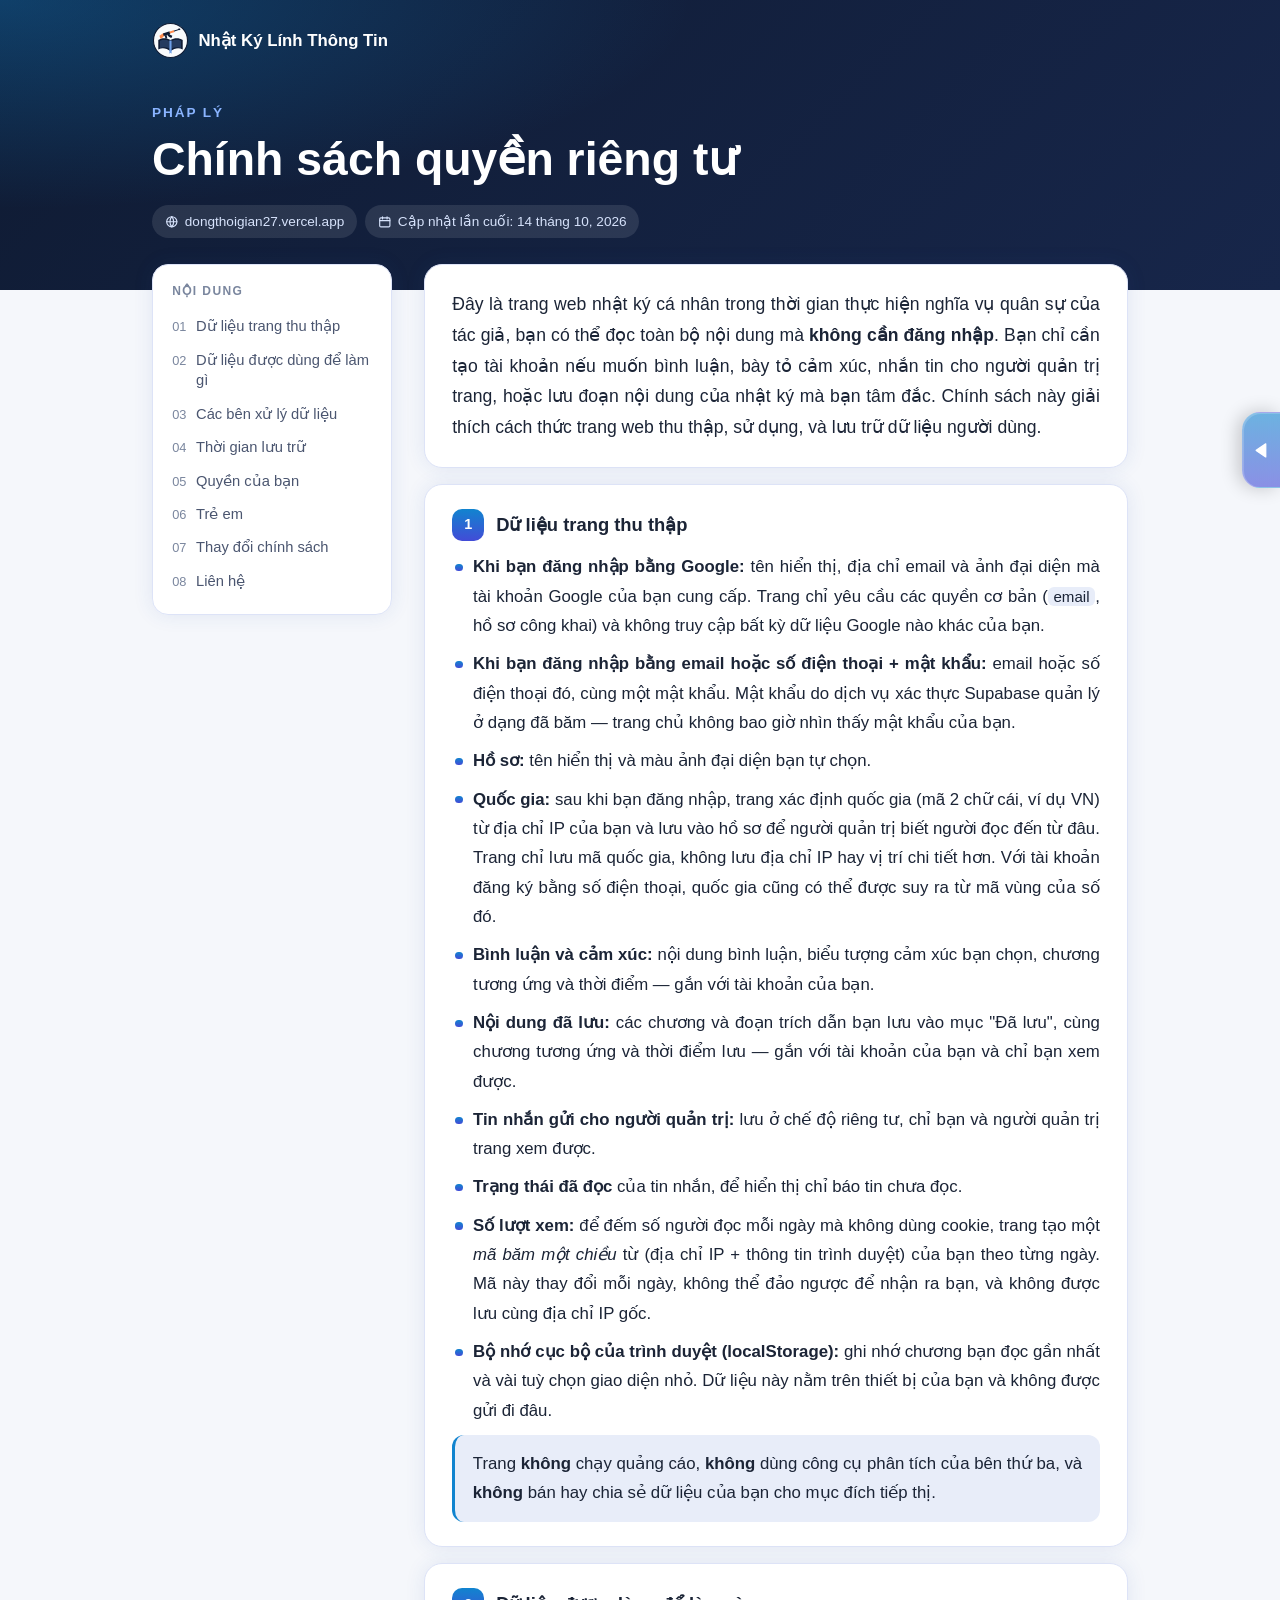
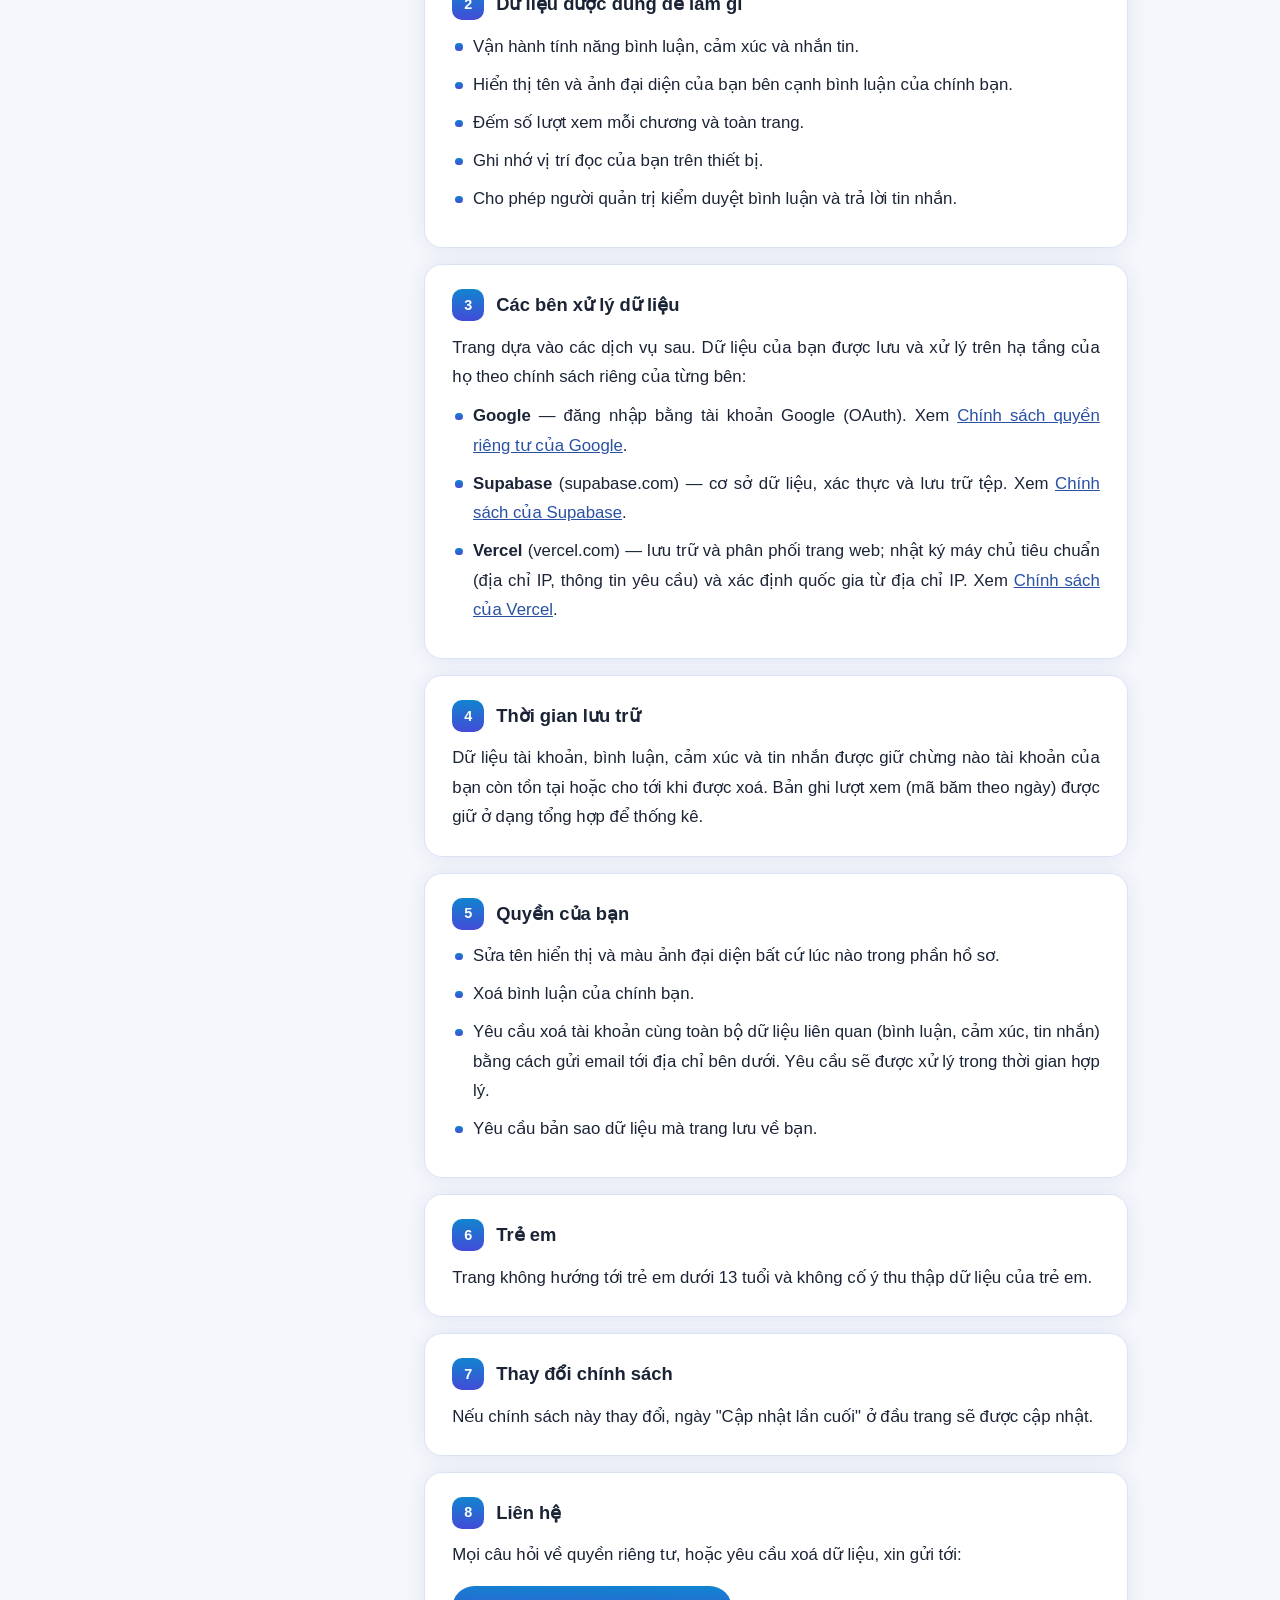
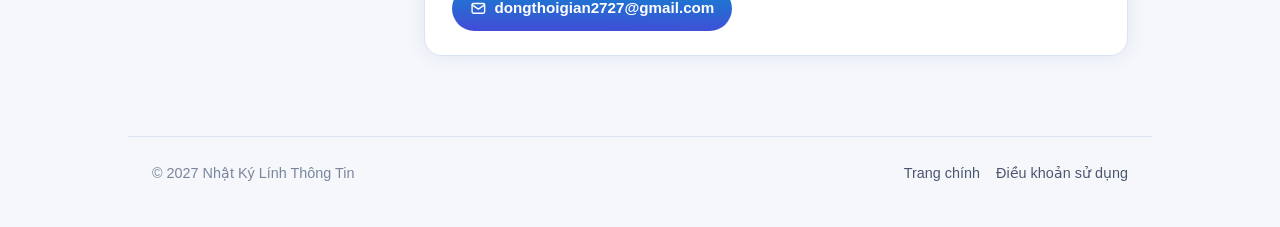
==== privacy.html @ aec076bd "Legal pages: drop mentions of chat file attachments Co-Authored-By: Claude Opus 5.5 <noreply@anthrop" ====
<!DOCTYPE html>
<html lang="vi">
<head>
  <meta charset="UTF-8" />
  <meta name="viewport" content="width=device-width, initial-scale=1" />
  <title>Chính sách quyền riêng tư — Nhật Ký Lính Thông Tin</title>
  <link rel="icon" type="image/svg+xml" href="assets/logo_v2.svg" />
  <link rel="alternate icon" type="image/png" href="assets/favicon-32.png" />
  <link rel="stylesheet" href="legal.css" />
</head>
<body>
  <header class="hero">
    <div class="hero-inner">
      <div class="topbar">
        <a class="brand" href="/"><img src="assets/logo_v2.svg" alt="" />Nhật Ký Lính Thông Tin</a>
      </div>
      <p class="kicker">Pháp lý</p>
      <h1>Chính sách quyền riêng tư</h1>
      <div class="chips">
        <span class="chip"><svg viewBox="0 0 24 24" fill="none" stroke="currentColor" stroke-width="2" stroke-linecap="round" stroke-linejoin="round" aria-hidden="true"><circle cx="12" cy="12" r="9"/><path d="M3 12h18M12 3a14 14 0 0 1 0 18M12 3a14 14 0 0 0 0 18"/></svg>dongthoigian27.vercel.app</span>
        <span class="chip"><svg viewBox="0 0 24 24" fill="none" stroke="currentColor" stroke-width="2" stroke-linecap="round" stroke-linejoin="round" aria-hidden="true"><rect x="3" y="5" width="18" height="16" rx="2"/><path d="M16 3v4M8 3v4M3 10h18"/></svg>Cập nhật lần cuối: 14 tháng 10, 2026</span>
      </div>
    </div>
  </header>

  <div class="layout">
    <nav class="toc" aria-label="Mục lục">
      <p class="toc-title">Nội dung</p>
      <ol>
        <li><a href="#du-lieu"><span>01</span>Dữ liệu trang thu thập</a></li>
        <li><a href="#muc-dich"><span>02</span>Dữ liệu được dùng để làm gì</a></li>
        <li><a href="#ben-xu-ly"><span>03</span>Các bên xử lý dữ liệu</a></li>
        <li><a href="#luu-tru"><span>04</span>Thời gian lưu trữ</a></li>
        <li><a href="#quyen"><span>05</span>Quyền của bạn</a></li>
        <li><a href="#tre-em"><span>06</span>Trẻ em</a></li>
        <li><a href="#thay-doi"><span>07</span>Thay đổi chính sách</a></li>
        <li><a href="#lien-he"><span>08</span>Liên hệ</a></li>
      </ol>
    </nav>

    <main>
      <div class="intro">
        <p>
          Đây là trang web nhật ký cá nhân trong thời gian thực hiện nghĩa vụ quân sự
          của tác giả, bạn có thể đọc toàn bộ nội dung mà <strong>không cần đăng nhập</strong>. Bạn chỉ cần tạo tài khoản nếu muốn
          bình luận, bày tỏ cảm xúc, nhắn tin cho người quản trị trang, hoặc lưu đoạn
          nội dung của nhật ký mà bạn tâm đắc. Chính sách này giải thích cách thức
          trang web thu thập, sử dụng, và lưu trữ dữ liệu người dùng.
        </p>
      </div>

      <section class="section" id="du-lieu">
        <h2><span class="num">1</span>Dữ liệu trang thu thập</h2>
        <ul class="list">
          <li>
            <strong>Khi bạn đăng nhập bằng Google:</strong> tên hiển thị, địa chỉ
            email và ảnh đại diện mà tài khoản Google của bạn cung cấp. Trang chỉ yêu
            cầu các quyền cơ bản (<code>email</code>, hồ sơ công khai) và không truy
            cập bất kỳ dữ liệu Google nào khác của bạn.
          </li>
          <li>
            <strong>Khi bạn đăng nhập bằng email hoặc số điện thoại + mật khẩu:</strong>
            email hoặc số điện thoại đó, cùng một mật khẩu. Mật khẩu do dịch vụ xác
            thực Supabase quản lý ở dạng đã băm — trang chủ không bao giờ nhìn thấy
            mật khẩu của bạn.
          </li>
          <li>
            <strong>Hồ sơ:</strong> tên hiển thị và màu ảnh đại diện bạn tự chọn.
          </li>
          <li>
            <strong>Quốc gia:</strong> sau khi bạn đăng nhập, trang xác định quốc gia
            (mã 2 chữ cái, ví dụ VN) từ địa chỉ IP của bạn và lưu vào hồ sơ để người
            quản trị biết người đọc đến từ đâu. Trang chỉ lưu mã quốc gia, không lưu
            địa chỉ IP hay vị trí chi tiết hơn. Với tài khoản đăng ký bằng số điện
            thoại, quốc gia cũng có thể được suy ra từ mã vùng của số đó.
          </li>
          <li>
            <strong>Bình luận và cảm xúc:</strong> nội dung bình luận, biểu tượng cảm
            xúc bạn chọn, chương tương ứng và thời điểm — gắn với tài khoản của bạn.
          </li>
          <li>
            <strong>Nội dung đã lưu:</strong> các chương và đoạn trích dẫn bạn lưu vào
            mục "Đã lưu", cùng chương tương ứng và thời điểm lưu — gắn với tài khoản
            của bạn và chỉ bạn xem được.
          </li>
          <li>
            <strong>Tin nhắn gửi cho người quản trị:</strong> lưu
            ở chế độ riêng tư, chỉ bạn và người quản trị trang xem được.
          </li>
          <li>
            <strong>Trạng thái đã đọc</strong> của tin nhắn, để hiển thị chỉ báo tin
            chưa đọc.
          </li>
          <li>
            <strong>Số lượt xem:</strong> để đếm số người đọc mỗi ngày mà không dùng
            cookie, trang tạo một <em>mã băm một chiều</em> từ (địa chỉ IP + thông tin
            trình duyệt) của bạn theo từng ngày. Mã này thay đổi mỗi ngày, không thể
            đảo ngược để nhận ra bạn, và không được lưu cùng địa chỉ IP gốc.
          </li>
          <li>
            <strong>Bộ nhớ cục bộ của trình duyệt (localStorage):</strong> ghi nhớ
            chương bạn đọc gần nhất và vài tuỳ chọn giao diện nhỏ. Dữ liệu này nằm
            trên thiết bị của bạn và không được gửi đi đâu.
          </li>
        </ul>
        <p class="callout">Trang <strong>không</strong> chạy quảng cáo, <strong>không</strong> dùng
          công cụ phân tích của bên thứ ba, và <strong>không</strong> bán hay chia sẻ
          dữ liệu của bạn cho mục đích tiếp thị.</p>
      </section>

      <section class="section" id="muc-dich">
        <h2><span class="num">2</span>Dữ liệu được dùng để làm gì</h2>
        <ul class="list">
          <li>Vận hành tính năng bình luận, cảm xúc và nhắn tin.</li>
          <li>Hiển thị tên và ảnh đại diện của bạn bên cạnh bình luận của chính bạn.</li>
          <li>Đếm số lượt xem mỗi chương và toàn trang.</li>
          <li>Ghi nhớ vị trí đọc của bạn trên thiết bị.</li>
          <li>Cho phép người quản trị kiểm duyệt bình luận và trả lời tin nhắn.</li>
        </ul>
      </section>

      <section class="section" id="ben-xu-ly">
        <h2><span class="num">3</span>Các bên xử lý dữ liệu</h2>
        <p>Trang dựa vào các dịch vụ sau. Dữ liệu của bạn được lưu và xử lý trên hạ
          tầng của họ theo chính sách riêng của từng bên:</p>
        <ul class="list">
          <li>
            <strong>Google</strong> — đăng nhập bằng tài khoản Google (OAuth). Xem
            <a href="https://policies.google.com/privacy" target="_blank" rel="noopener">Chính sách quyền riêng tư của Google</a>.
          </li>
          <li>
            <strong>Supabase</strong> (supabase.com) — cơ sở dữ liệu, xác thực và lưu
            trữ tệp. Xem
            <a href="https://supabase.com/privacy" target="_blank" rel="noopener">Chính sách của Supabase</a>.
          </li>
          <li>
            <strong>Vercel</strong> (vercel.com) — lưu trữ và phân phối trang web;
            nhật ký máy chủ tiêu chuẩn (địa chỉ IP, thông tin yêu cầu) và xác định
            quốc gia từ địa chỉ IP. Xem
            <a href="https://vercel.com/legal/privacy-policy" target="_blank" rel="noopener">Chính sách của Vercel</a>.
          </li>
        </ul>
      </section>

      <section class="section" id="luu-tru">
        <h2><span class="num">4</span>Thời gian lưu trữ</h2>
        <p>
          Dữ liệu tài khoản, bình luận, cảm xúc và tin nhắn được giữ chừng nào tài
          khoản của bạn còn tồn tại hoặc cho tới khi được xoá. Bản ghi lượt xem (mã
          băm theo ngày) được giữ ở dạng tổng hợp để thống kê.
        </p>
      </section>

      <section class="section" id="quyen">
        <h2><span class="num">5</span>Quyền của bạn</h2>
        <ul class="list">
          <li>Sửa tên hiển thị và màu ảnh đại diện bất cứ lúc nào trong phần hồ sơ.</li>
          <li>Xoá bình luận của chính bạn.</li>
          <li>
            Yêu cầu xoá tài khoản cùng toàn bộ dữ liệu liên quan (bình luận, cảm xúc,
            tin nhắn) bằng cách gửi email tới địa chỉ bên dưới. Yêu cầu sẽ được xử lý
            trong thời gian hợp lý.
          </li>
          <li>Yêu cầu bản sao dữ liệu mà trang lưu về bạn.</li>
        </ul>
      </section>

      <section class="section" id="tre-em">
        <h2><span class="num">6</span>Trẻ em</h2>
        <p>Trang không hướng tới trẻ em dưới 13 tuổi và không cố ý thu thập dữ liệu
          của trẻ em.</p>
      </section>

      <section class="section" id="thay-doi">
        <h2><span class="num">7</span>Thay đổi chính sách</h2>
        <p>Nếu chính sách này thay đổi, ngày "Cập nhật lần cuối" ở đầu trang sẽ được
          cập nhật.</p>
      </section>

      <section class="section" id="lien-he">
        <h2><span class="num">8</span>Liên hệ</h2>
        <p>Mọi câu hỏi về quyền riêng tư, hoặc yêu cầu xoá dữ liệu, xin gửi tới:</p>
        <a class="contact-btn" href="mailto:dongthoigian2727@gmail.com"><svg viewBox="0 0 24 24" fill="none" stroke="currentColor" stroke-width="2" stroke-linecap="round" stroke-linejoin="round" aria-hidden="true"><rect x="3" y="5" width="18" height="14" rx="2"/><path d="M3 7l9 6 9-6"/></svg>dongthoigian2727@gmail.com</a>
      </section>
    </main>
  </div>

  <a class="back-tab" href="/?menu" aria-label="Mở mục lục"><svg viewBox="0 0 24 24" fill="currentColor" stroke="currentColor" stroke-width="1.5" stroke-linejoin="round" aria-hidden="true"><path d="M17 4.5v15L6 12z"/></svg><span>Mục lục</span></a>

  <footer>
    <span>&copy; 2027 Nhật Ký Lính Thông Tin</span>
    <nav>
      <a href="/">Trang chính</a>
      <a href="/terms.html">Điều khoản sử dụng</a>
    </nav>
  </footer>
</body>
</html>
---- legal.css ----
/* Shared styles for the legal pages (terms.html, privacy.html). One font
   throughout: the system sans (Segoe UI on Windows), same as the site UI. */
:root {
  --paper: #f5f7fb;
  --card: #ffffff;
  --ink: #1b2436;
  --ink-soft: #4b5670;
  --ink-faint: #7a869e;
  --accent: #2951a3;
  --border: #dce3f0;
  --note-border: #dde3f7;
  --soft: #e8edf9;
  --shadow: 0 0 20px rgba(41, 81, 163, .10);
  --grad: linear-gradient(1deg, #434BD7, #1184CF 99%);
  --font-ui: -apple-system, BlinkMacSystemFont, 'Segoe UI', Roboto, 'Helvetica Neue', Arial, sans-serif;
}
@media (prefers-color-scheme: dark) {
  :root:not([data-theme="light"]) {
    --paper: #0b1220; --card: #101a2c; --ink: #e4e9f5; --ink-soft: #a3aecb;
    --ink-faint: #7482a3; --accent: #8ab4ff; --border: #223151; --note-border: #223151;
    --soft: #16223c; --shadow: 0 8px 28px rgba(0, 0, 0, .35);
  }
}
* { box-sizing: border-box; }
html { scroll-behavior: smooth; }
@media (prefers-reduced-motion: reduce) { html { scroll-behavior: auto; } }
body {
  margin: 0;
  background: var(--paper);
  color: var(--ink);
  font-family: var(--font-ui);
  font-size: 1.05rem;
  line-height: 1.75;
}
a { color: var(--accent); }

/* ---- hero ---- */
.hero {
  background:
    radial-gradient(90% 120% at 0% 0%, rgba(17, 132, 207, .35), transparent 60%),
    linear-gradient(135deg, #0f1b33, #17264a);
  color: #fff;
  font-family: var(--font-ui);
}
.hero-inner { max-width: 64rem; margin: 0 auto; padding: 1.4rem 1.5rem 3.2rem; }
.topbar { display: flex; align-items: center; justify-content: space-between; gap: 1rem; }
.brand { display: flex; align-items: center; gap: .6rem; color: #fff; text-decoration: none; font-weight: 600; }
.brand img { width: 2.3rem; height: 2.3rem; border-radius: 50%; }
.kicker { margin: 2.6rem 0 .5rem; font-size: .85rem; letter-spacing: .14em; text-transform: uppercase; color: #8ab4ff; font-weight: 600; }
h1 { font-family: var(--font-ui); font-size: clamp(2rem, 4.5vw, 2.9rem); line-height: 1.15; margin: 0; font-weight: 600; }
.chips { display: flex; flex-wrap: wrap; gap: .5rem; margin-top: 1.2rem; }
.chip {
  display: inline-flex; align-items: center; gap: .4rem;
  padding: .3rem .8rem; border-radius: 999px;
  background: rgba(255, 255, 255, .10); color: #d6e2fb; font-size: .85rem;
}
.chip svg { width: 1em; height: 1em; }

/* ---- body: sticky contents + sections ---- */
.layout {
  max-width: 64rem; margin: -1.6rem auto 0; padding: 0 1.5rem 5rem;
  display: grid; grid-template-columns: 15rem minmax(0, 1fr); gap: 2rem; align-items: start;
}
.toc {
  position: sticky; top: 1.5rem;
  background: var(--card); border: 1px solid var(--note-border); border-radius: 16px;
  box-shadow: var(--shadow); padding: 1rem .6rem; font-family: var(--font-ui);
}
.toc-title { margin: 0 .6rem .5rem; font-size: .75rem; letter-spacing: .12em; text-transform: uppercase; color: var(--ink-faint); font-weight: 700; }
.toc ol { list-style: none; margin: 0; padding: 0; }
.toc a {
  display: flex; gap: .6rem; align-items: baseline;
  padding: .4rem .6rem; border-radius: 10px;
  color: var(--ink-soft); text-decoration: none; font-size: .92rem; line-height: 1.4;
}
.toc a span { color: var(--ink-faint); font-variant-numeric: tabular-nums; font-size: .8rem; }
.toc a:hover { background: var(--soft); color: var(--ink); }

main { display: flex; flex-direction: column; gap: 1rem; }
.intro, .section {
  background: var(--card); border: 1px solid var(--note-border); border-radius: 18px;
  box-shadow: var(--shadow); padding: 1.5rem 1.7rem;
}
.intro { font-size: 1.1rem; }
.intro p { margin: 0; }
.section { scroll-margin-top: 1.5rem; }
.section h2 {
  display: flex; align-items: center; gap: .75rem;
  font-family: var(--font-ui); font-size: 1.15rem; margin: 0 0 .7rem; color: var(--ink);
}
.num {
  flex: 0 0 auto; width: 2rem; height: 2rem; border-radius: 10px;
  display: inline-flex; align-items: center; justify-content: center;
  background: var(--grad); color: #fff; font-size: .9rem; font-weight: 700;
}
.section p { margin: .6rem 0; }
.section p:last-child { margin-bottom: 0; }
.rules { list-style: none; padding: 0; margin: .8rem 0; display: flex; flex-direction: column; gap: .5rem; }
.rules li {
  position: relative; margin: 0; padding: .6rem .9rem .6rem 2.4rem;
  background: var(--soft); border-radius: 12px;
}
.rules li::before {
  content: ''; position: absolute; left: .9rem; top: 1.15em;
  width: .7rem; height: 2px; border-radius: 2px; background: #e5484d;
  box-shadow: 0 0 0 0 transparent;
}
.contact-btn {
  display: inline-flex; align-items: center; gap: .5rem; margin-top: .4rem;
  padding: .6rem 1.1rem; border-radius: 999px;
  background: var(--grad); color: #fff; text-decoration: none;
  font-family: var(--font-ui); font-size: .95rem; font-weight: 600;
}
.contact-btn:hover { filter: brightness(1.08); }
.contact-btn svg { width: 1.1em; height: 1.1em; }

footer {
  max-width: 64rem; margin: 0 auto; padding: 1.5rem 1.5rem 2.5rem;
  border-top: 1px solid var(--border);
  display: flex; flex-wrap: wrap; justify-content: space-between; gap: .6rem;
  font-family: var(--font-ui); font-size: .9rem; color: var(--ink-faint);
}
footer nav { display: flex; gap: 1rem; }
footer a { color: var(--ink-soft); text-decoration: none; }
footer a:hover { color: var(--accent); text-decoration: underline; }
a:focus-visible { outline: 2px solid #8ab4ff; outline-offset: 2px; }

@media (max-width: 860px) {
  body { font-size: 1rem; }
  .hero-inner { padding: 1rem 1rem 2.6rem; }
  .kicker { margin-top: 2rem; }
  .layout { grid-template-columns: 1fr; gap: 1rem; padding: 0 1rem 3.5rem; }
  .toc { position: static; padding: .8rem .5rem; }
  .toc ol { display: grid; grid-template-columns: 1fr 1fr; }
  .intro, .section { padding: 1.2rem 1.15rem; border-radius: 16px; }
  .intro { font-size: 1.1rem; }
  footer { padding: 1.25rem 1rem 2rem; }
}
@media (max-width: 560px) {
  .brand { font-size: .95rem; white-space: nowrap; }
  .brand img { width: 2rem; height: 2rem; }
}

/* plain bulleted list inside a section (privacy page) */
.list { margin: .6rem 0; padding: 0; list-style: none; display: flex; flex-direction: column; gap: .55rem; }
.list li { position: relative; margin: 0; padding-left: 1.3rem; }
.list li::before {
  content: ''; position: absolute; left: .2rem; top: .7em;
  width: .45rem; height: .45rem; border-radius: 50%; background: var(--grad);
}
.callout {
  margin-top: .9rem; padding: .9rem 1.1rem; border-radius: 12px;
  background: var(--soft); border-left: 3px solid #1184CF;
}
code { font-family: inherit; font-size: .9em; padding: .05rem .35rem; border-radius: 6px; background: var(--soft); }

/* "Mục lục": a glass tab on the middle of the right edge (same look as the
   main site's back tab) that opens the site with the chapter list showing
   (/?menu — see app.js). It slides out to show its label on hover /
   keyboard focus, and slides in from the edge when the page loads. */
.back-tab {
  position: fixed;
  top: 50%;
  right: 0;
  z-index: 30;
  display: flex;
  align-items: center;
  gap: .4rem;
  max-width: 2.4rem;
  height: 4.75rem;
  padding: 0 .75rem 0 .55rem;
  overflow: hidden;
  white-space: nowrap;
  border: 1px solid rgba(255, 255, 255, .22);
  border-right: none;
  border-radius: 18px 0 0 18px;
  background: linear-gradient(180deg, rgba(17, 132, 207, .6), rgba(67, 75, 215, .6));
  -webkit-backdrop-filter: blur(8px);
          backdrop-filter: blur(8px);
  color: #fff;
  text-decoration: none;
  font-size: .9rem;
  font-weight: 600;
  box-shadow: -4px 0 18px rgba(0, 0, 0, .2), inset 1px 1px 0 rgba(255, 255, 255, .18);
  transform: translateY(-50%);
  transition: max-width .3s ease, background .2s ease;
  animation: back-tab-in .45s ease .2s both;
}
.back-tab svg { flex: 0 0 auto; width: 1.3rem; height: 1.3rem; transition: transform .2s ease; }
.back-tab span { opacity: 0; transition: opacity .2s ease; }
.back-tab:hover,
.back-tab:focus-visible {
  max-width: 12rem;
  background: linear-gradient(180deg, #1184CF, #434BD7);
}
.back-tab:hover span,
.back-tab:focus-visible span { opacity: 1; }
.back-tab:hover svg,
.back-tab:focus-visible svg { transform: translateX(-2px); }
@keyframes back-tab-in {
  from { transform: translate(100%, -50%); }
  to   { transform: translate(0, -50%); }
}
@media (prefers-reduced-motion: reduce) {
  .back-tab, .back-tab svg, .back-tab span { transition: none; animation: none; }
}

/* Body text justified (headings, contents list and buttons stay as they are). */
.intro p,
.section p,
.list li,
.rules li {
  text-align: justify;
  text-justify: inter-word;
}
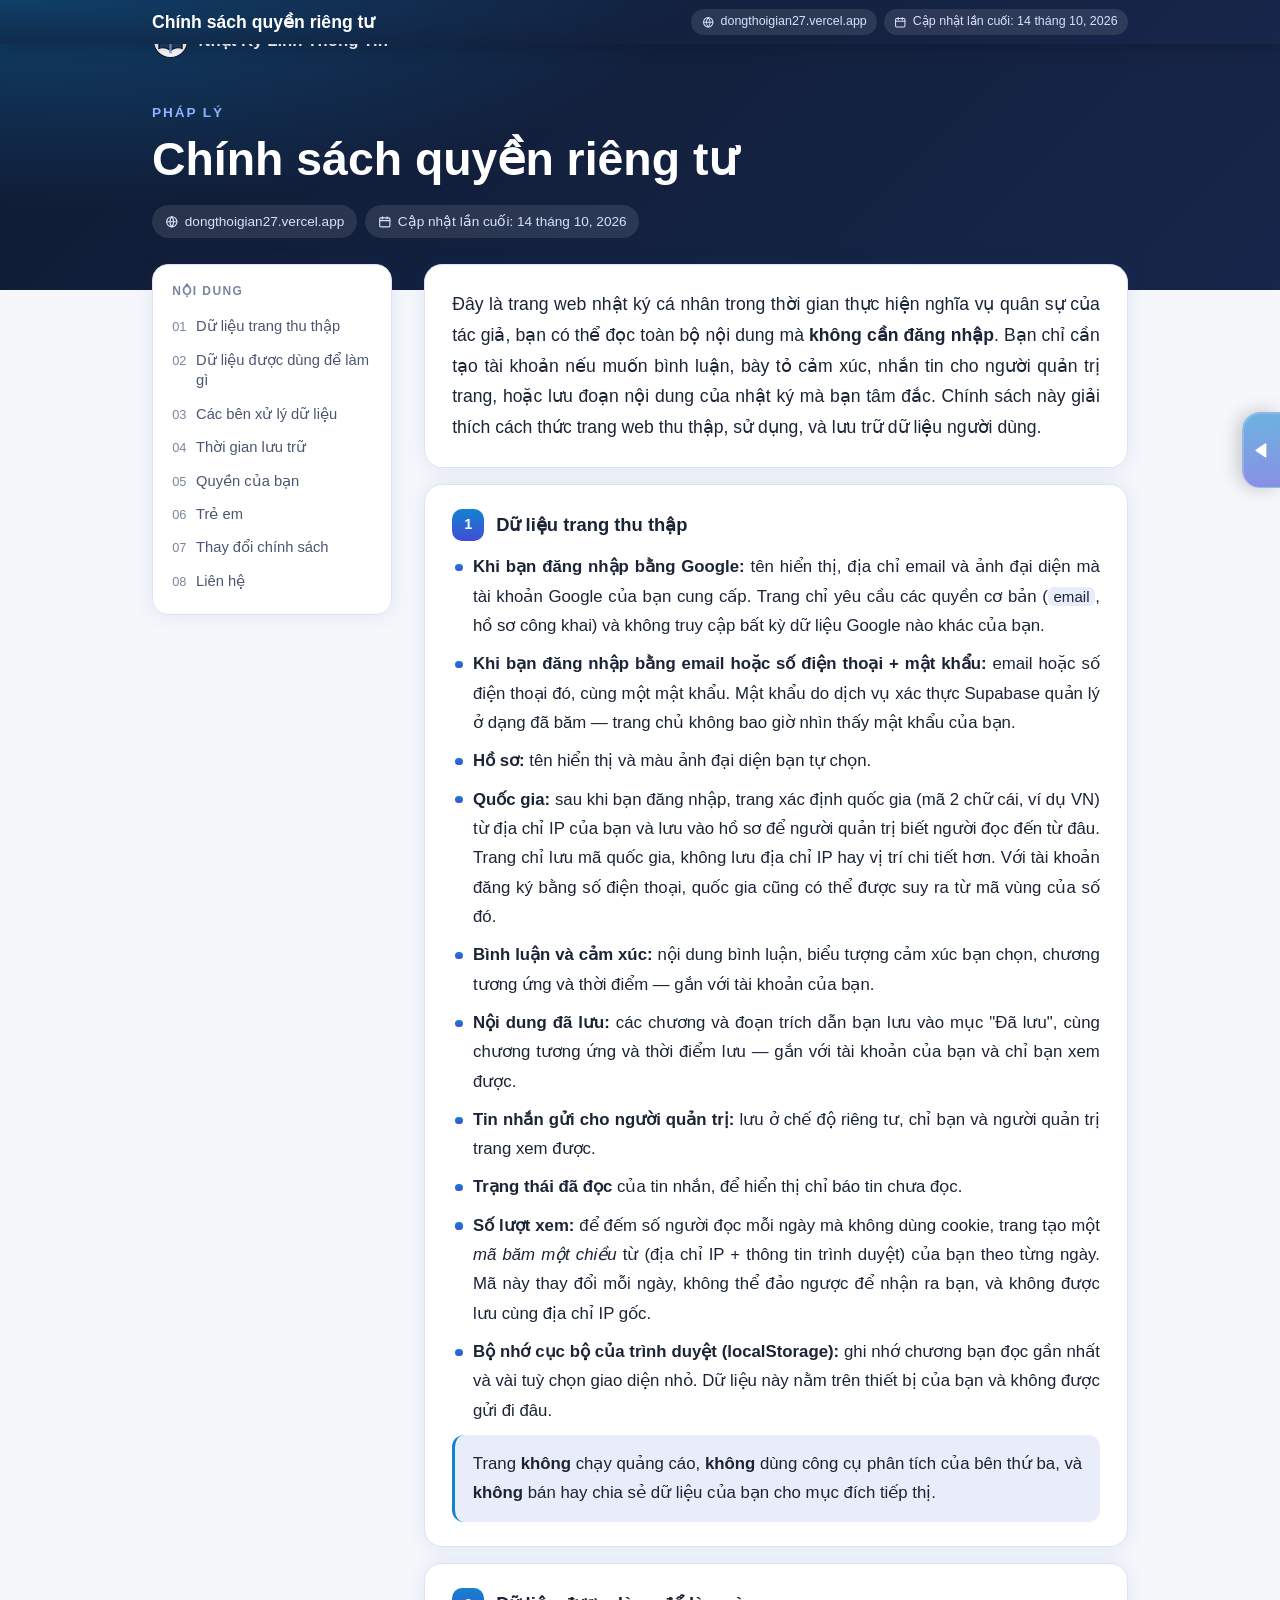
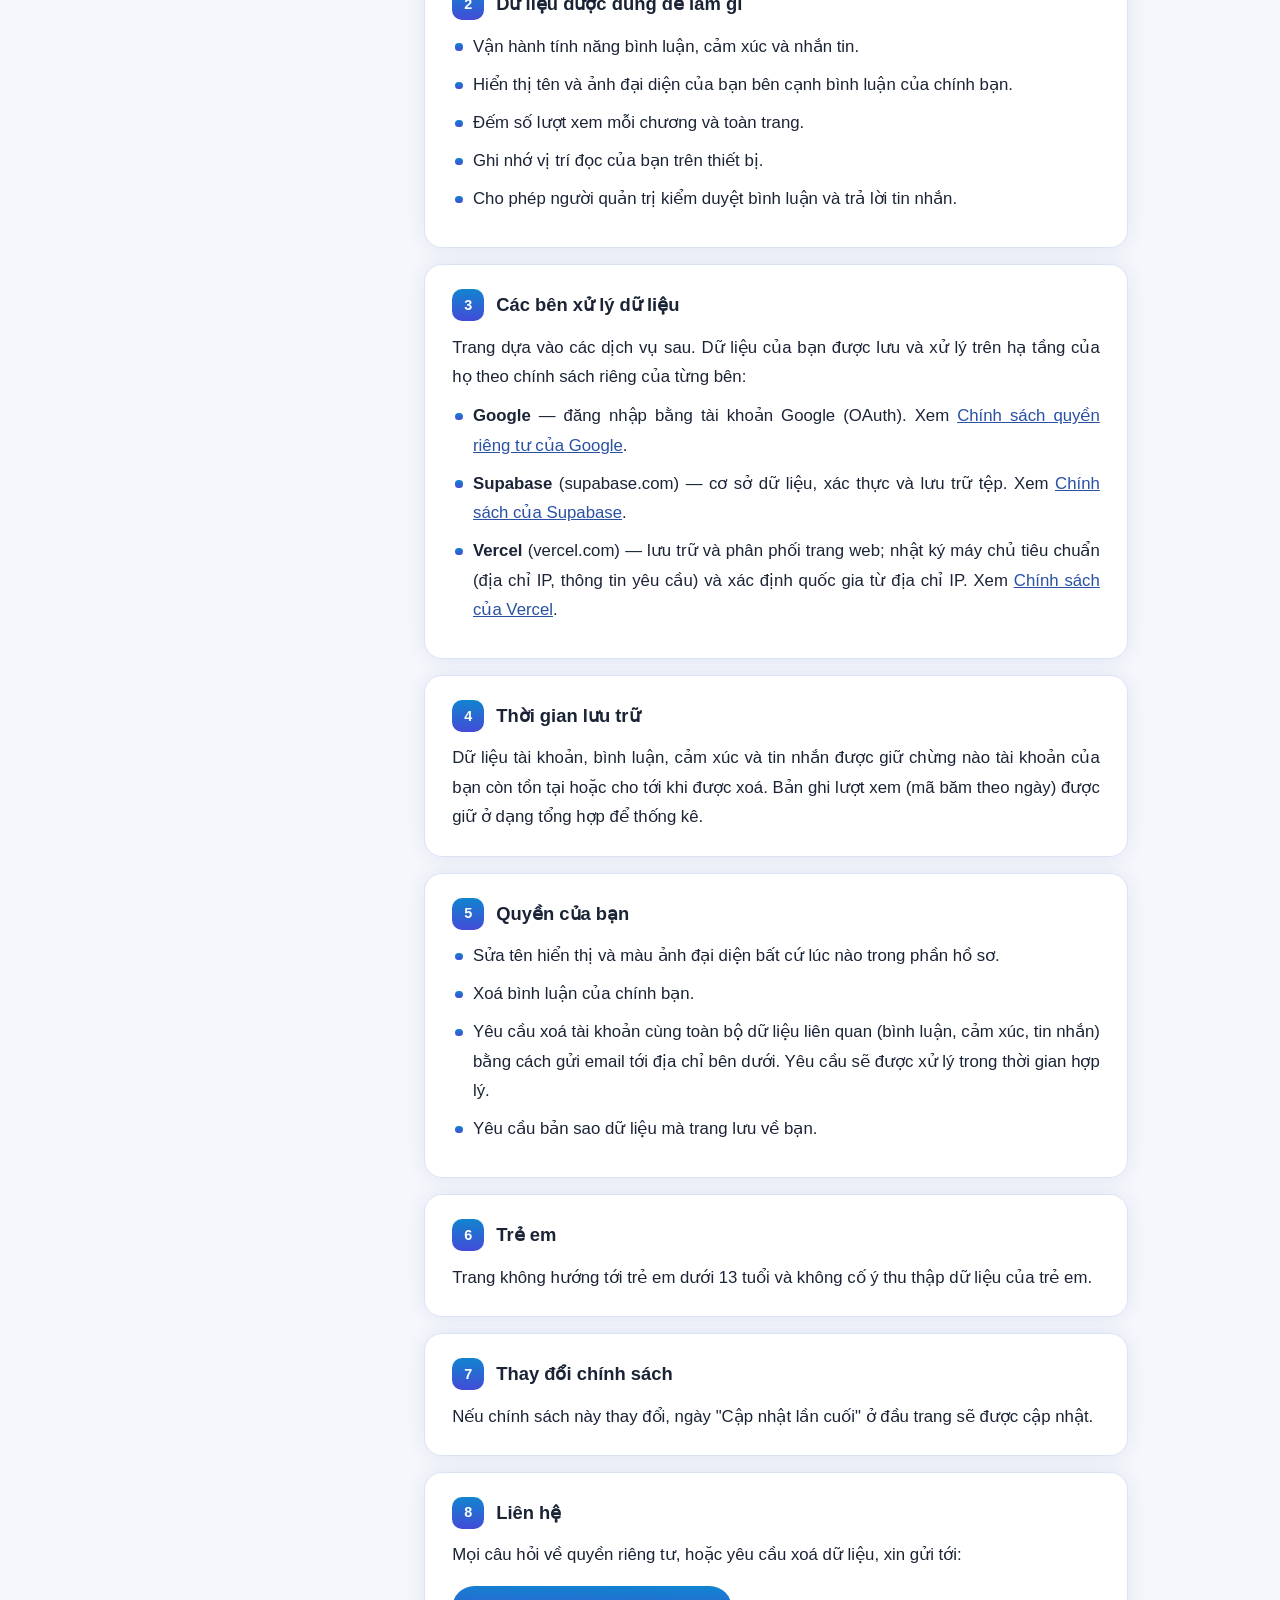
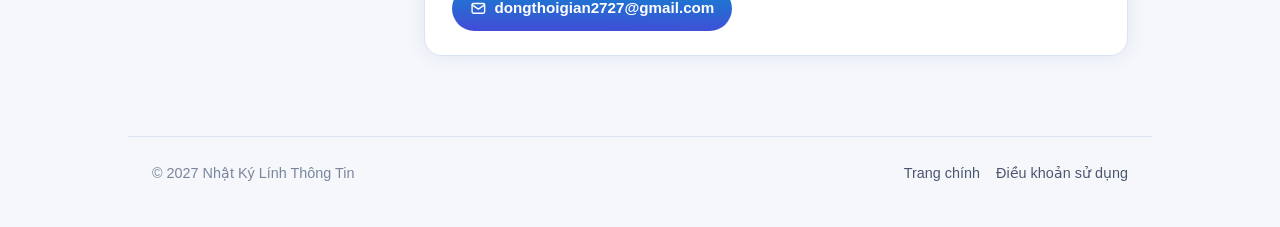
==== commit cafe9e14: "Legal pages: floating bar keeps the title, site and last-updated date in view while scrolling Co-Aut" ====
--- a/privacy.html
+++ b/privacy.html
@@ -185,7 +185,7 @@
     </main>
   </div>
 
-  <a class="back-tab" href="/?menu" aria-label="Mở mục lục"><svg viewBox="0 0 24 24" fill="currentColor" stroke="currentColor" stroke-width="1.5" stroke-linejoin="round" aria-hidden="true"><path d="M17 4.5v15L6 12z"/></svg><span>Mục lục</span></a>
+  <a class="back-tab" href="/?menu" aria-label="Trở về"><svg viewBox="0 0 24 24" fill="currentColor" stroke="currentColor" stroke-width="1.5" stroke-linejoin="round" aria-hidden="true"><path d="M17 4.5v15L6 12z"/></svg><span>Trở về</span></a>
 
   <footer>
     <span>&copy; 2027 Nhật Ký Lính Thông Tin</span>
@@ -194,5 +194,24 @@
       <a href="/terms.html">Điều khoản sử dụng</a>
     </nav>
   </footer>
+  <script>
+    // Floating title bar: once the big title scrolls away, a slim bar with
+    // the title and the two chips slides down from the top (legal.css .pinbar).
+    (function () {
+      var h1 = document.querySelector('.hero h1');
+      var chips = document.querySelector('.hero .chips');
+      if (!h1 || !chips || !('IntersectionObserver' in window)) return;
+      var bar = document.createElement('div');
+      bar.className = 'pinbar';
+      bar.setAttribute('aria-hidden', 'true');
+      bar.innerHTML = '<div class="pinbar-inner"><p class="pinbar-title"></p></div>';
+      bar.querySelector('.pinbar-title').textContent = h1.textContent;
+      bar.firstChild.appendChild(chips.cloneNode(true));
+      document.body.appendChild(bar);
+      new IntersectionObserver(function (entries) {
+        document.body.classList.toggle('pinned', !entries[0].isIntersecting);
+      }).observe(h1);
+    })();
+  </script>
 </body>
 </html>
--- a/legal.css
+++ b/legal.css
@@ -56,6 +56,34 @@
 }
 .chip svg { width: 1em; height: 1em; }
 
+/* Floating title bar: built by the script at the bottom of each page from
+   the hero's h1 + chips. Slides down once the h1 has scrolled away. */
+.pinbar {
+  position: fixed; top: 0; left: 0; right: 0; z-index: 25;
+  background:
+    radial-gradient(90% 300% at 0% 0%, rgba(17, 132, 207, .35), transparent 60%),
+    linear-gradient(135deg, #0f1b33, #17264a);
+  color: #fff;
+  box-shadow: 0 4px 18px rgba(0, 0, 0, .18);
+  transform: translateY(-100%);
+  visibility: hidden;
+  transition: transform .25s ease, visibility .25s;
+}
+body.pinned .pinbar { transform: none; visibility: visible; }
+.pinbar-inner {
+  max-width: 64rem; margin: 0 auto; padding: .55rem 1.5rem;
+  display: flex; flex-wrap: wrap; align-items: center; justify-content: space-between; gap: .35rem 1rem;
+}
+.pinbar-title { margin: 0; font-size: 1.1rem; font-weight: 600; line-height: 1.3; }
+.pinbar .chips { margin: 0; gap: .4rem; }
+.pinbar .chip { padding: .15rem .65rem; font-size: .78rem; }
+/* the sticky contents box moves down to clear the bar */
+.toc { transition: top .25s ease; }
+body.pinned .toc { top: 5rem; }
+@media (prefers-reduced-motion: reduce) {
+  .pinbar, .toc { transition: none; }
+}
+
 /* ---- body: sticky contents + sections ---- */
 .layout {
   max-width: 64rem; margin: -1.6rem auto 0; padding: 0 1.5rem 5rem;
@@ -83,7 +111,7 @@
 }
 .intro { font-size: 1.1rem; }
 .intro p { margin: 0; }
-.section { scroll-margin-top: 1.5rem; }
+.section { scroll-margin-top: 6rem; }   /* clear of the floating .pinbar */
 .section h2 {
   display: flex; align-items: center; gap: .75rem;
   font-family: var(--font-ui); font-size: 1.15rem; margin: 0 0 .7rem; color: var(--ink);
@@ -135,6 +163,8 @@
   .intro, .section { padding: 1.2rem 1.15rem; border-radius: 16px; }
   .intro { font-size: 1.1rem; }
   footer { padding: 1.25rem 1rem 2rem; }
+  .pinbar-inner { padding: .5rem 1rem; }
+  .pinbar-title { font-size: 1rem; }
 }
 @media (max-width: 560px) {
   .brand { font-size: .95rem; white-space: nowrap; }
@@ -154,7 +184,7 @@
 }
 code { font-family: inherit; font-size: .9em; padding: .05rem .35rem; border-radius: 6px; background: var(--soft); }
 
-/* "Mục lục": a glass tab on the middle of the right edge (same look as the
+/* "Trở về": a glass tab on the middle of the right edge (same look as the
    main site's back tab) that opens the site with the chapter list showing
    (/?menu — see app.js). It slides out to show its label on hover /
    keyboard focus, and slides in from the edge when the page loads. */
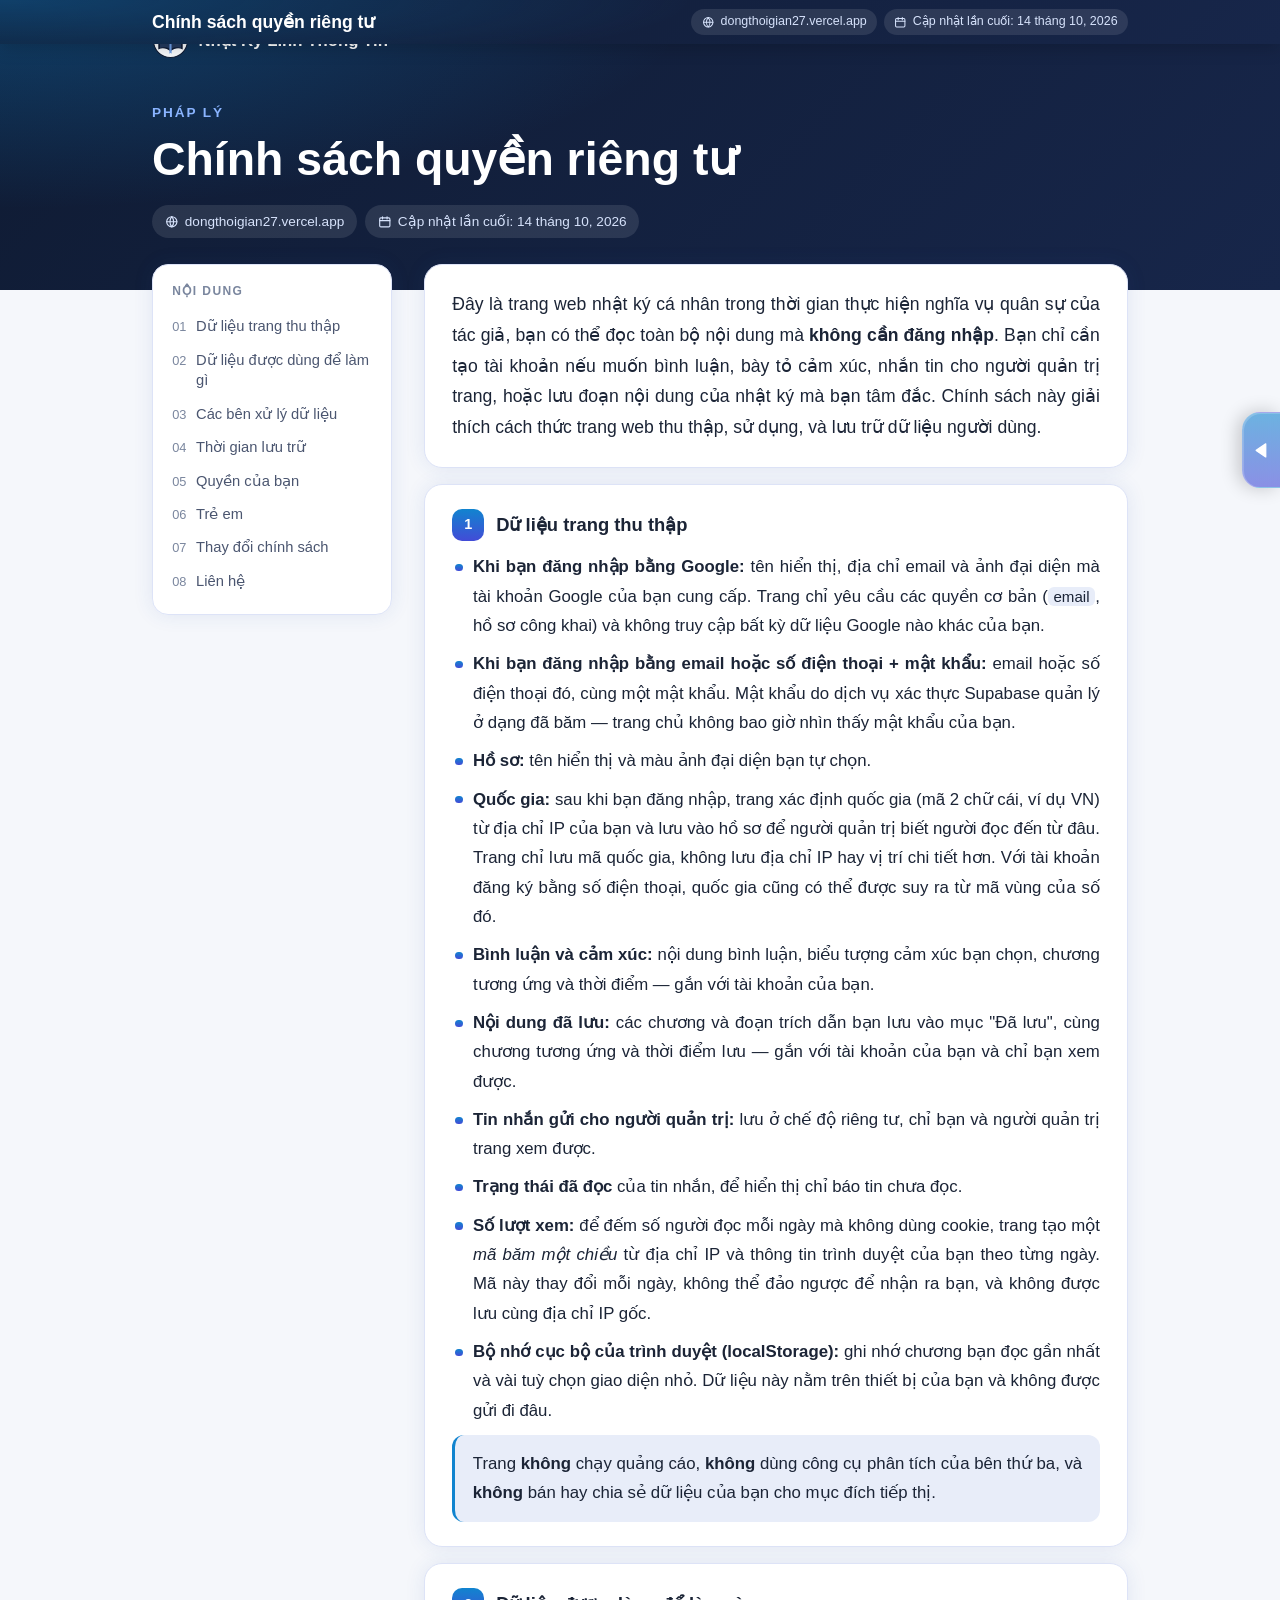
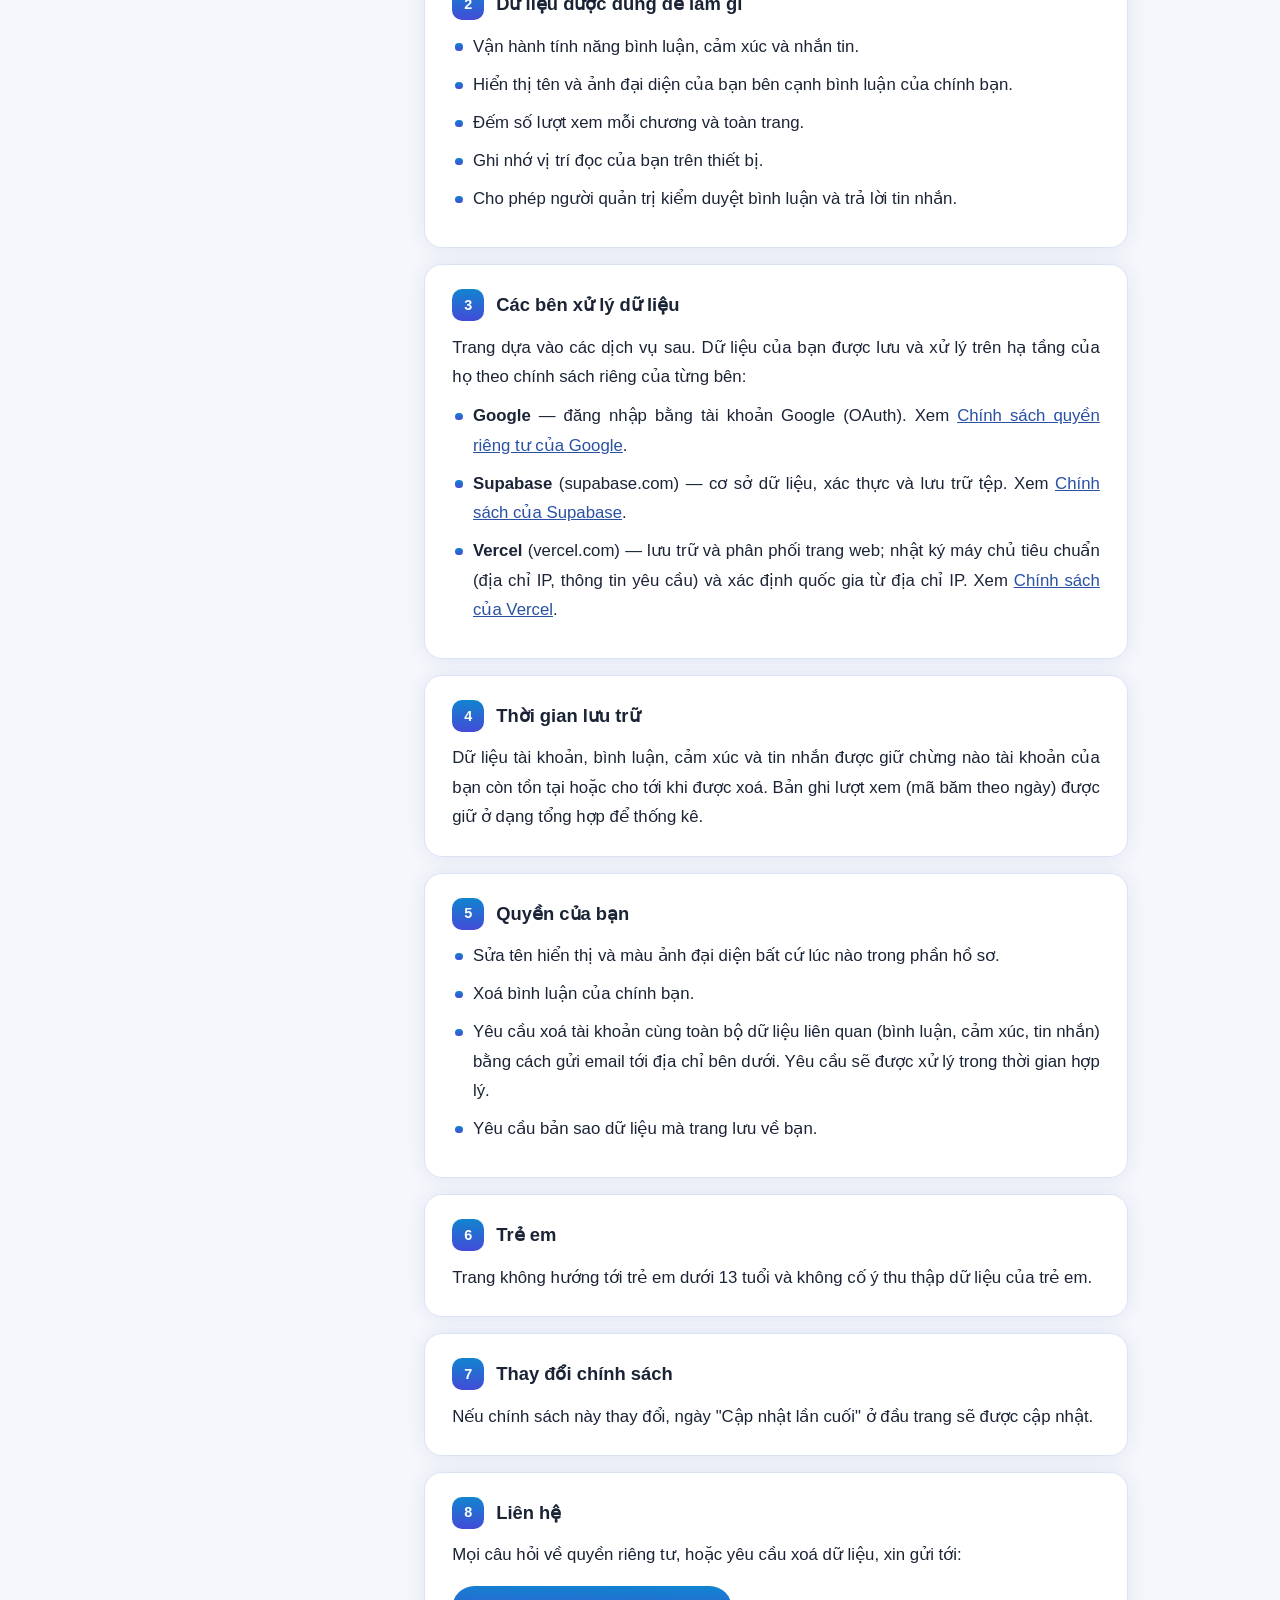
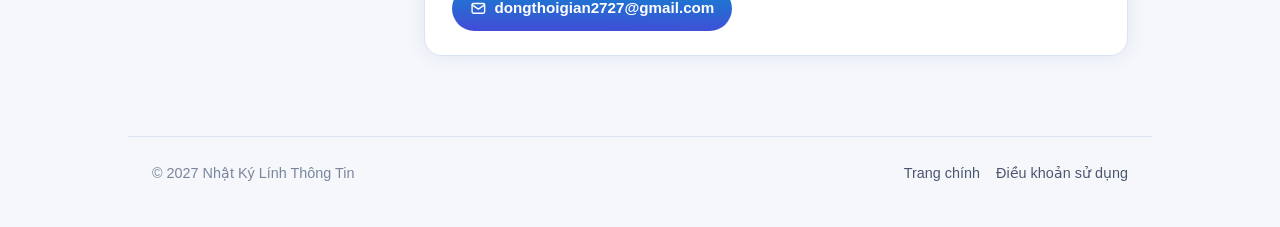
==== commit 8e287a1d: "Privacy: reword the view-count hash sentence (no parentheses) Co-Authored-By: Claude Opus 5.5 <norep" ====
--- a/privacy.html
+++ b/privacy.html
@@ -93,8 +93,8 @@
           </li>
           <li>
             <strong>Số lượt xem:</strong> để đếm số người đọc mỗi ngày mà không dùng
-            cookie, trang tạo một <em>mã băm một chiều</em> từ (địa chỉ IP + thông tin
-            trình duyệt) của bạn theo từng ngày. Mã này thay đổi mỗi ngày, không thể
+            cookie, trang tạo một <em>mã băm một chiều</em> từ địa chỉ IP và thông tin
+            trình duyệt của bạn theo từng ngày. Mã này thay đổi mỗi ngày, không thể
             đảo ngược để nhận ra bạn, và không được lưu cùng địa chỉ IP gốc.
           </li>
           <li>
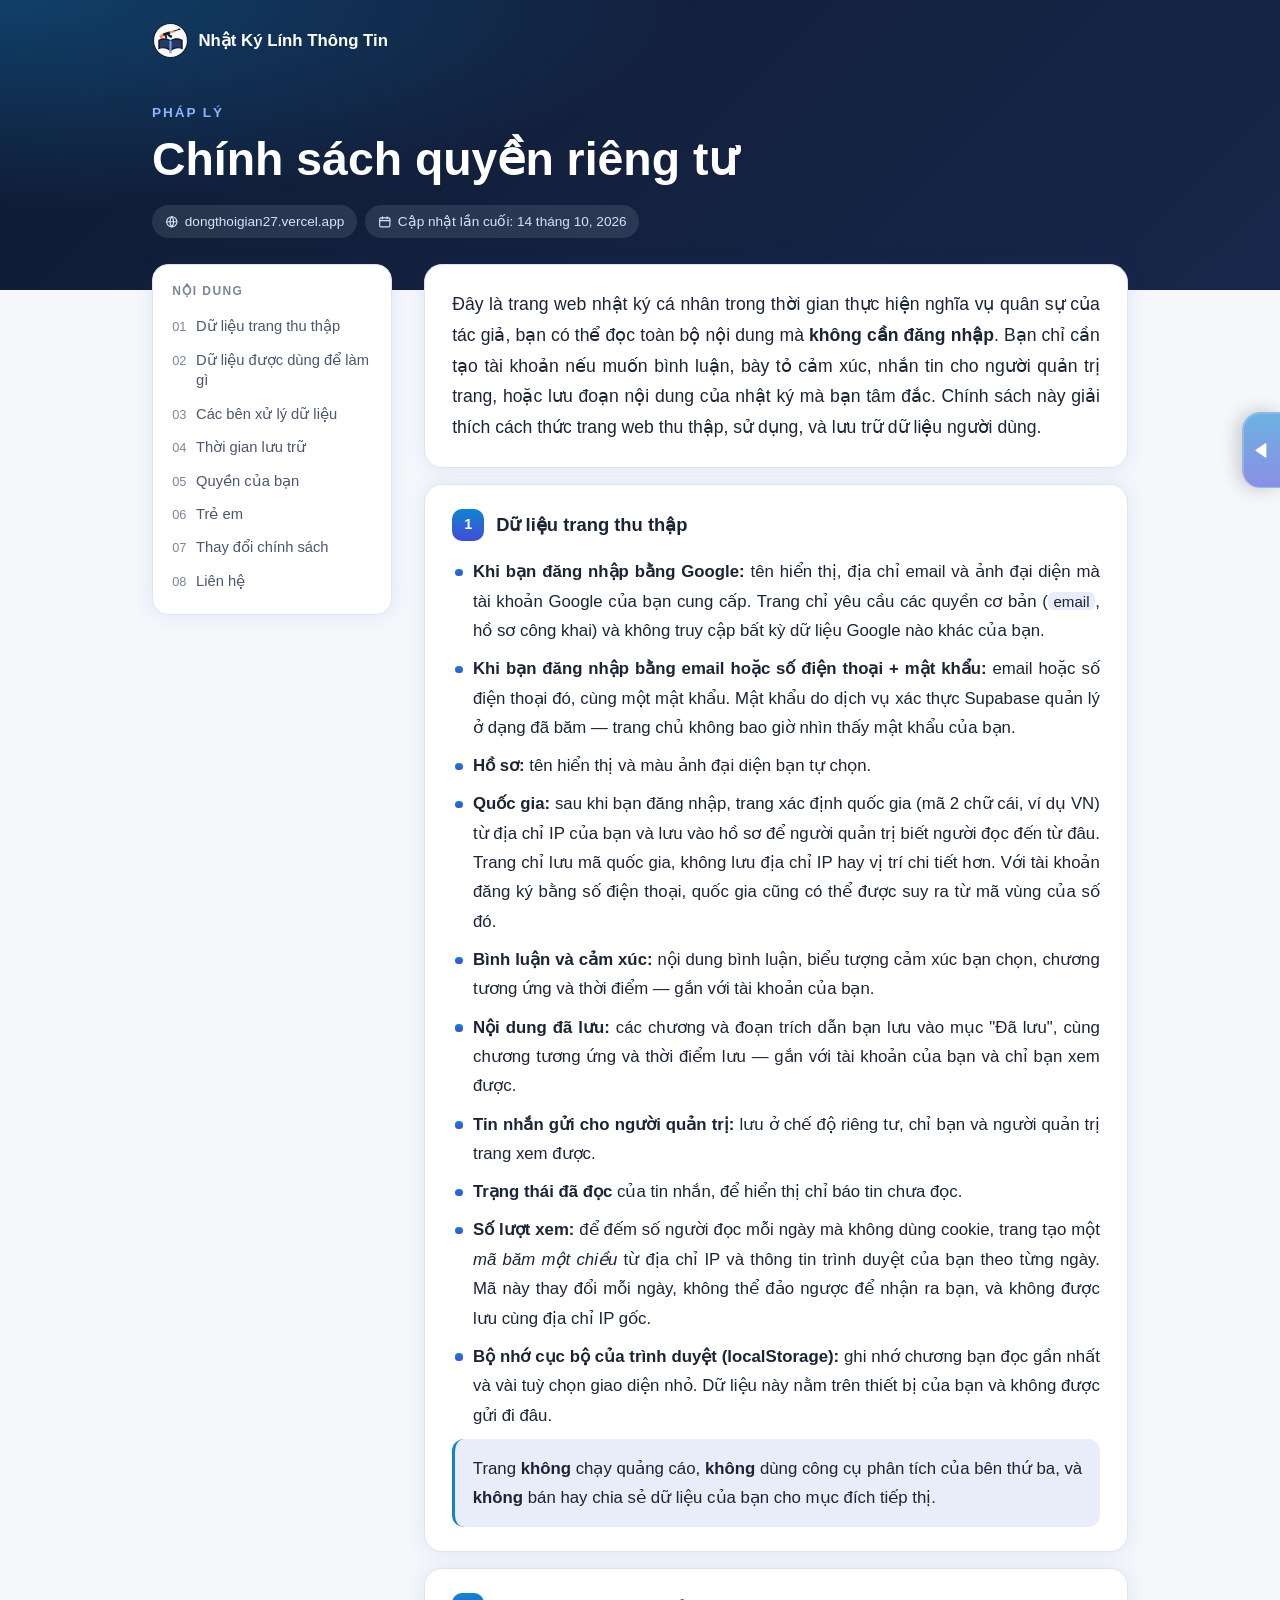
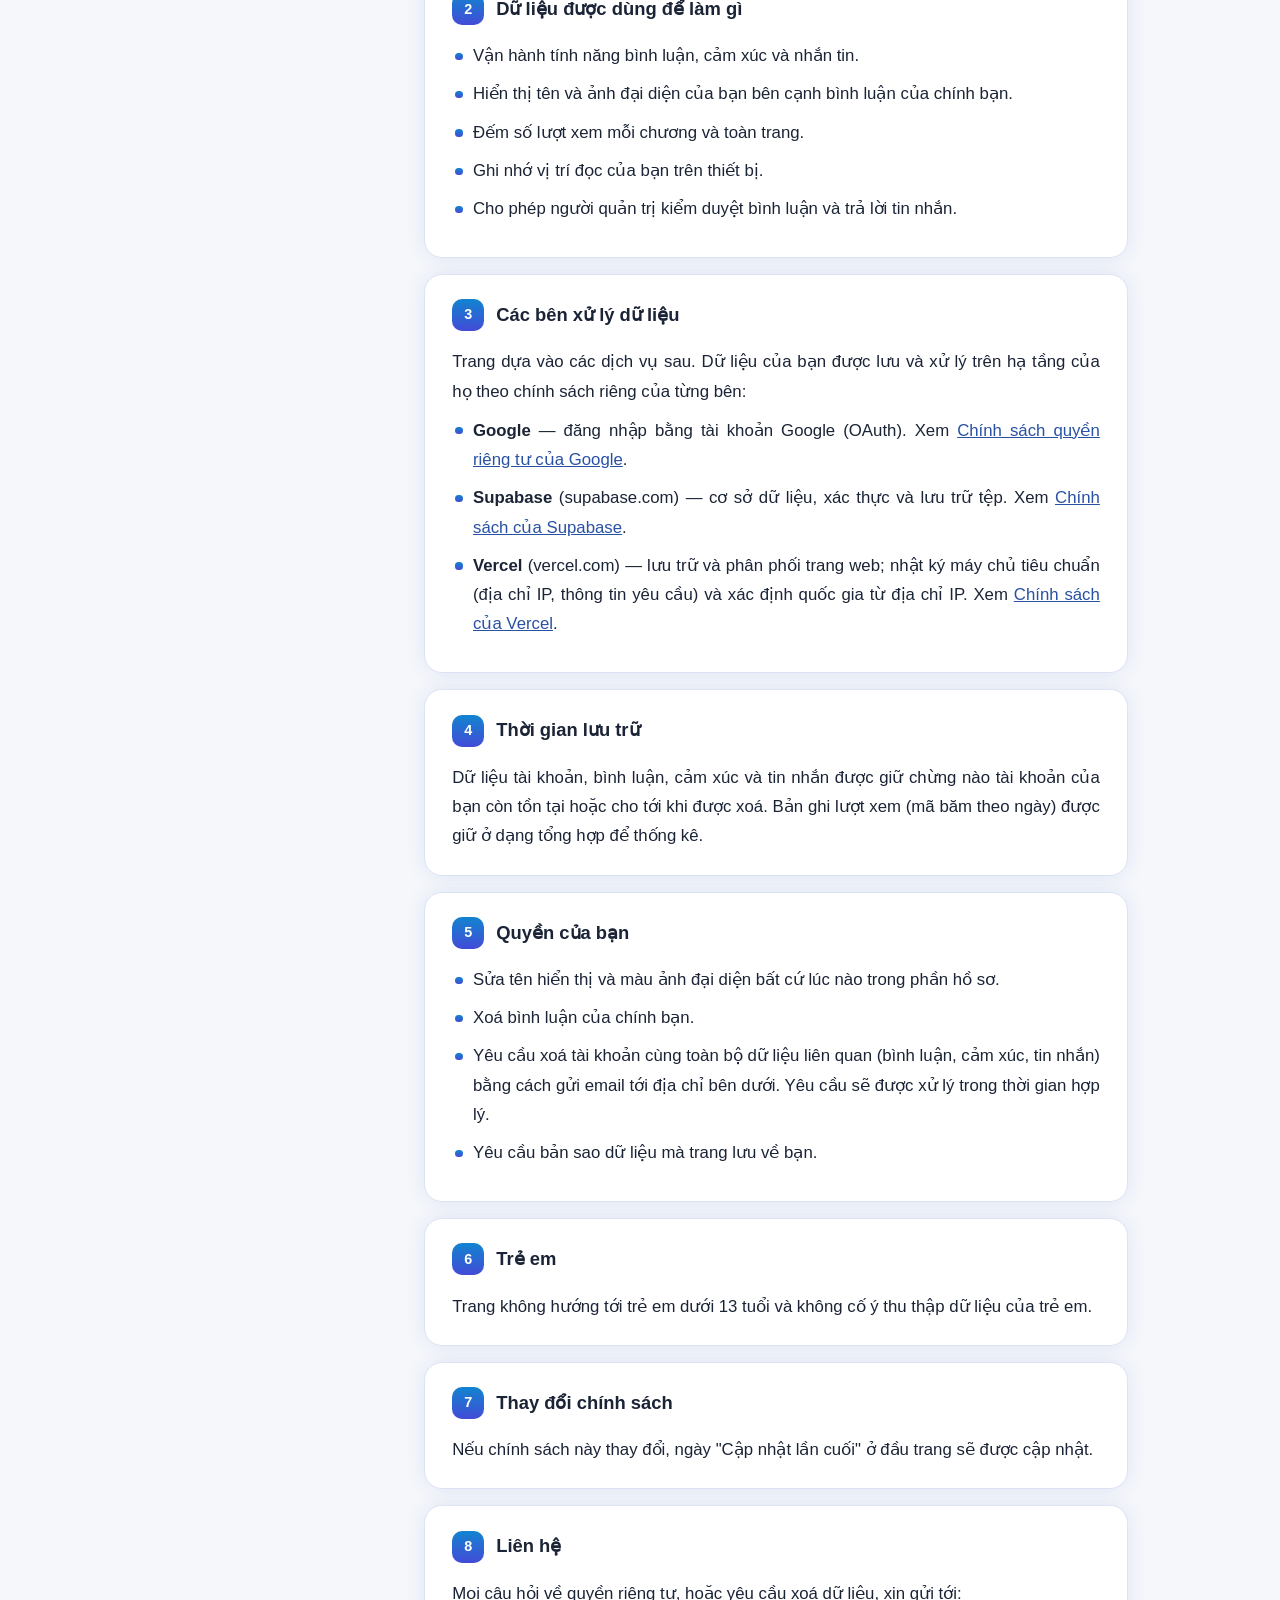
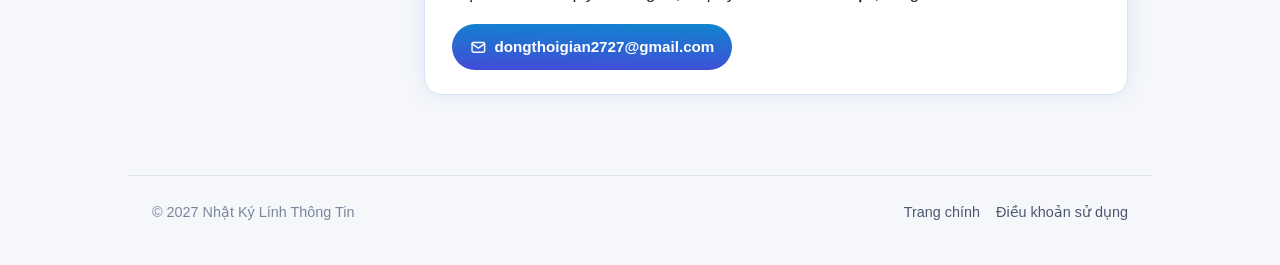
==== commit 5f57cae6: "Legal pages: section headings stick under the floating bar while their section scrolls Co-Authored-B" ====
--- a/privacy.html
+++ b/privacy.html
@@ -208,6 +208,12 @@
       bar.querySelector('.pinbar-title').textContent = h1.textContent;
       bar.firstChild.appendChild(chips.cloneNode(true));
       document.body.appendChild(bar);
+      // section headings stick just below the bar (legal.css .section h2)
+      function syncPinH() {
+        document.documentElement.style.setProperty('--pin-h', bar.offsetHeight + 'px');
+      }
+      syncPinH();
+      window.addEventListener('resize', syncPinH);
       new IntersectionObserver(function (entries) {
         document.body.classList.toggle('pinned', !entries[0].isIntersecting);
       }).observe(h1);
--- a/legal.css
+++ b/legal.css
@@ -114,7 +114,13 @@
 .section { scroll-margin-top: 6rem; }   /* clear of the floating .pinbar */
 .section h2 {
   display: flex; align-items: center; gap: .75rem;
-  font-family: var(--font-ui); font-size: 1.15rem; margin: 0 0 .7rem; color: var(--ink);
+  font-family: var(--font-ui); font-size: 1.15rem; color: var(--ink);
+  /* sticks just under the floating .pinbar (--pin-h, set by the page
+     script) while its section scrolls by; card-coloured and full-width
+     so the text underneath doesn't show through */
+  position: sticky; top: var(--pin-h, 0px); z-index: 2;
+  margin: -.4rem -1.7rem .3rem; padding: .4rem 1.7rem;
+  background: var(--card);
 }
 .num {
   flex: 0 0 auto; width: 2rem; height: 2rem; border-radius: 10px;
@@ -161,6 +167,7 @@
   .toc { position: static; padding: .8rem .5rem; }
   .toc ol { display: grid; grid-template-columns: 1fr 1fr; }
   .intro, .section { padding: 1.2rem 1.15rem; border-radius: 16px; }
+  .section h2 { margin: -.4rem -1.15rem .3rem; padding: .4rem 1.15rem; }
   .intro { font-size: 1.1rem; }
   footer { padding: 1.25rem 1rem 2rem; }
   .pinbar-inner { padding: .5rem 1rem; }
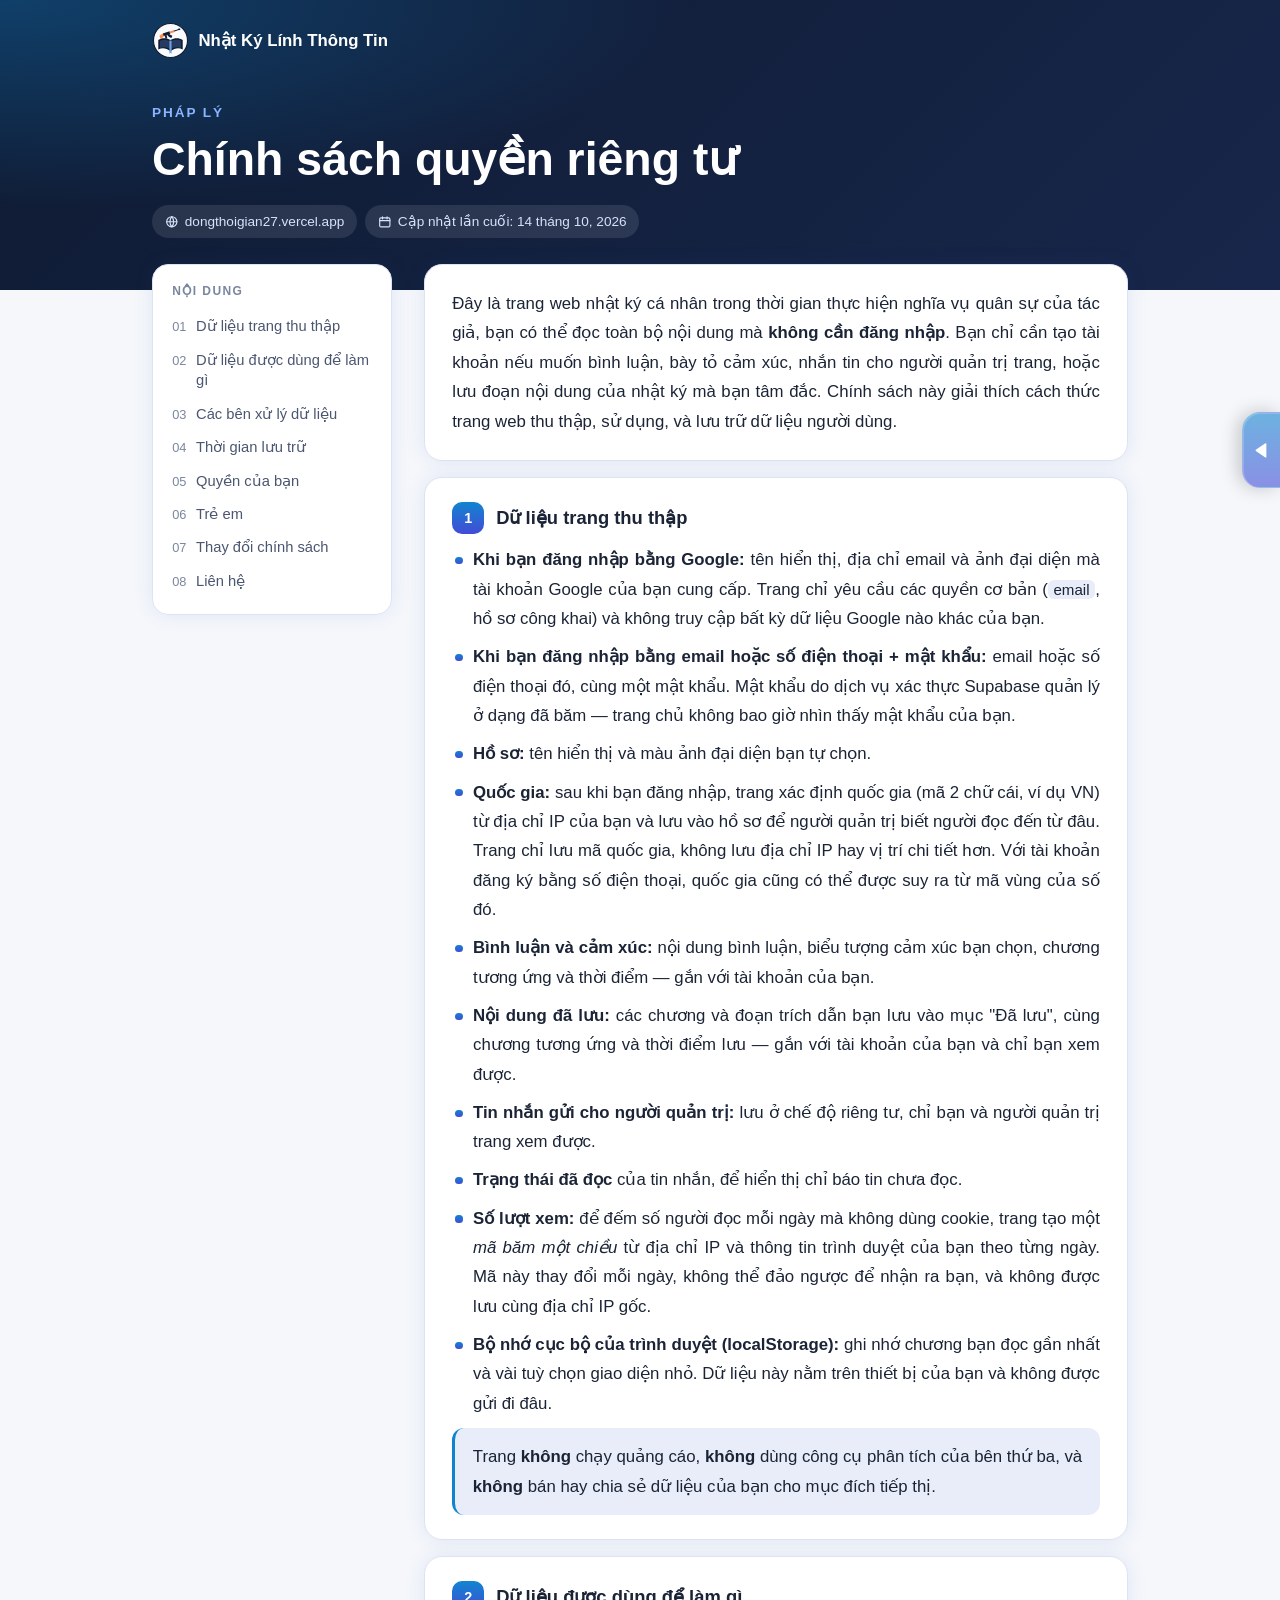
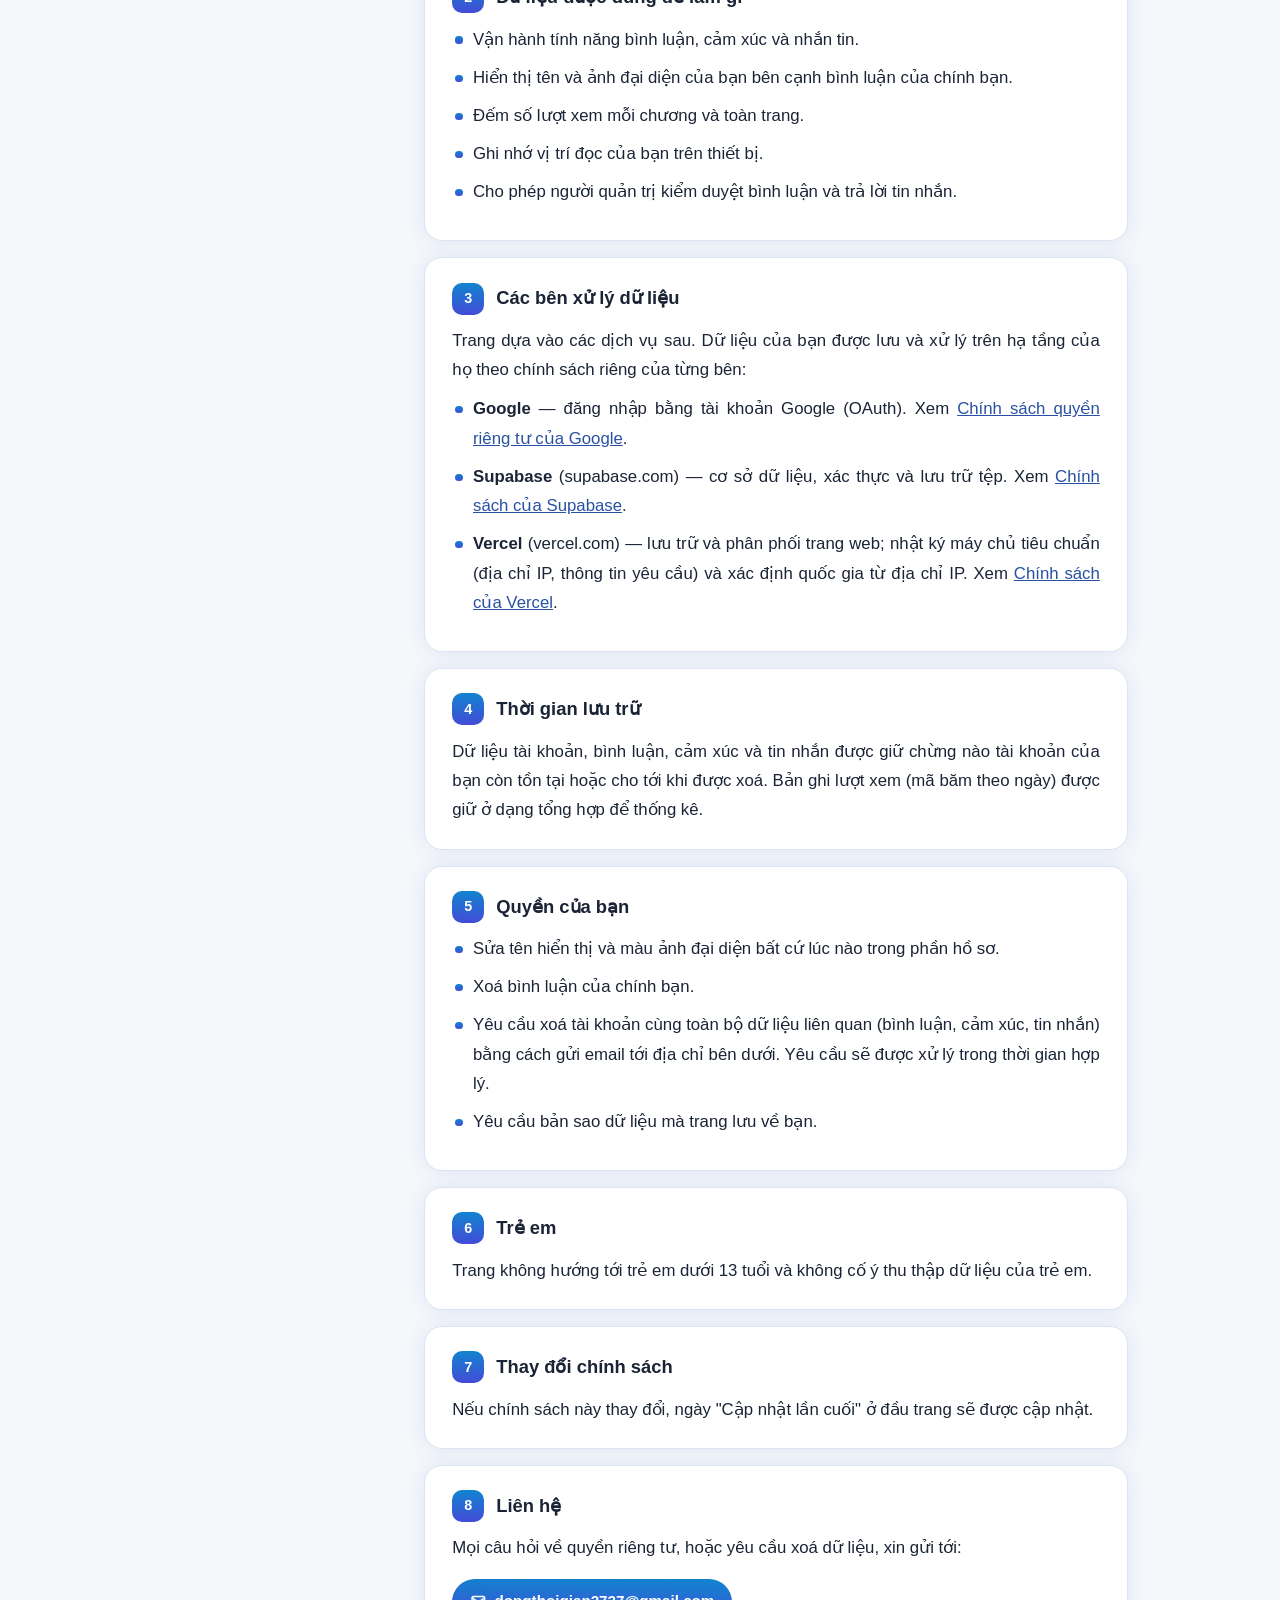
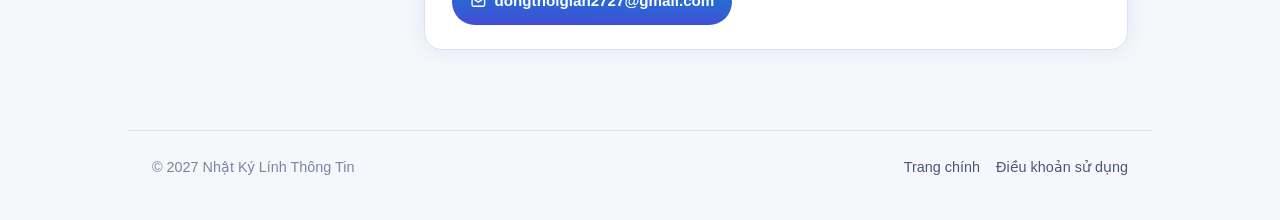
==== commit 3e64216a: "Legal pages: large screens stack every section title reached under the floating bar; phones keep one" ====
--- a/privacy.html
+++ b/privacy.html
@@ -219,5 +219,87 @@
       }).observe(h1);
     })();
   </script>
+  <script>
+    // Stacked section titles + contents highlight. Every section whose title
+    // has scrolled up to its slot (just under the floating bar, below the
+    // titles already stacked) gets a row in .title-stack; the last one is
+    // the section being read and is highlighted in the contents box. Slots
+    // are fixed (bar height + i × row height), so rows never shift the
+    // thresholds. At the very bottom of the page every section counts.
+    (function () {
+      var main = document.querySelector('main');
+      var sections = Array.prototype.slice.call(document.querySelectorAll('main .section[id]'));
+      if (!main || !sections.length) return;
+      var stack = document.createElement('nav');
+      stack.className = 'title-stack';
+      stack.setAttribute('aria-label', 'Các mục đã đọc');
+      stack.hidden = true;
+      document.body.appendChild(stack);
+      var items = sections.map(function (sec) {
+        var h2 = sec.querySelector('h2');
+        var row = document.createElement('a');
+        row.href = '#' + sec.id;
+        row.innerHTML = h2 ? h2.innerHTML : sec.id;
+        var link = document.querySelector('.toc a[href="#' + sec.id + '"]');
+        return { sec: sec, h2: h2 || sec, row: row, link: link };
+      });
+      function pinH() {
+        return parseFloat(getComputedStyle(document.documentElement).getPropertyValue('--pin-h')) || 0;
+      }
+      // Phones (legal.css) have no stack, just one sticky title: row height 0.
+      var big = window.matchMedia('(min-width: 861px)');
+      function rowH() {
+        if (!big.matches) return 0;
+        return parseFloat(getComputedStyle(stack).getPropertyValue('--stack-row')) *
+          parseFloat(getComputedStyle(document.documentElement).fontSize);
+      }
+      var shown = -1, queued = false;
+      function update() {
+        queued = false;
+        var top = pinH(), rh = rowH(), n = -1;
+        items.forEach(function (it, i) {
+          if (it.h2.getBoundingClientRect().top <= top + i * rh + 1) n = i;
+        });
+        if (window.innerHeight + window.scrollY >= document.documentElement.scrollHeight - 2) {
+          n = items.length - 1;
+        }
+        var r = main.getBoundingClientRect();
+        stack.style.top = top + 'px';
+        stack.style.left = r.left + 'px';
+        stack.style.width = r.width + 'px';
+        if (n === shown) return;
+        stack.textContent = '';
+        for (var i = 0; i <= n; i++) stack.appendChild(items[i].row);
+        stack.hidden = n < 0;
+        items.forEach(function (it, i) {
+          if (!it.link) return;
+          it.link.classList.toggle('is-active', i === n);
+          if (i === n) it.link.setAttribute('aria-current', 'true');
+          else it.link.removeAttribute('aria-current');
+        });
+        shown = n;
+      }
+      function queue() { if (!queued) { queued = true; requestAnimationFrame(update); } }
+      // Jumping to a section (contents box or a stacked row) stops with its
+      // title exactly at its slot, so it joins the stack and its text starts
+      // right under it.
+      document.addEventListener('click', function (ev) {
+        var a = ev.target.closest && ev.target.closest('.toc a[href^="#"], .title-stack a');
+        if (!a) return;
+        var id = a.getAttribute('href').slice(1);
+        for (var i = 0; i < items.length; i++) {
+          if (items[i].sec.id !== id) continue;
+          ev.preventDefault();
+          var y = window.scrollY + items[i].h2.getBoundingClientRect().top - (pinH() + i * rowH());
+          window.scrollTo({ top: Math.max(0, Math.ceil(y)), behavior: 'smooth' });
+          history.replaceState(null, '', '#' + id);
+          return;
+        }
+      });
+      window.addEventListener('scroll', queue, { passive: true });
+      window.addEventListener('resize', queue);
+      update();
+    })();
+  </script>
 </body>
 </html>
--- a/legal.css
+++ b/legal.css
@@ -77,6 +77,43 @@
 .pinbar-title { margin: 0; font-size: 1.1rem; font-weight: 600; line-height: 1.3; }
 .pinbar .chips { margin: 0; gap: .4rem; }
 .pinbar .chip { padding: .15rem .65rem; font-size: .78rem; }
+/* Stacked section titles: a fixed panel under the .pinbar, over the main
+   column, that collects the title of every section scrolled into (built
+   and positioned by the script at the bottom of each page). Large screens
+   only; phones get one sticky title instead (below). Each row is
+   exactly --stack-row tall; the script's thresholds rely on that. */
+.title-stack {
+  --stack-row: 2.5rem;
+  position: fixed; z-index: 24;
+  background: var(--card);
+  border: 1px solid var(--note-border); border-top: none;
+  border-radius: 0 0 14px 14px;
+  box-shadow: 0 6px 16px rgba(41, 81, 163, .12);
+  overflow: hidden;
+}
+.title-stack[hidden] { display: none; }
+.title-stack a {
+  display: flex; align-items: center; gap: .6rem;
+  height: var(--stack-row); padding: 0 1.2rem;
+  color: var(--ink); text-decoration: none; font-weight: 600; font-size: .95rem;
+  white-space: nowrap; overflow: hidden; text-overflow: ellipsis;
+}
+.title-stack a + a { border-top: 1px solid var(--note-border); }
+.title-stack a:hover { background: var(--soft); }
+.title-stack .num { width: 1.6rem; height: 1.6rem; border-radius: 8px; font-size: .8rem; }
+/* the current (last) one stands out a little */
+.title-stack a:last-child { color: var(--accent); }
+/* Phones: no stack (it would cover too much); instead the current
+   section's title alone sticks just under the bar (--pin-h). Card-coloured
+   and full-width so the text underneath doesn't show through. */
+@media (max-width: 860px) {
+  .title-stack { display: none; }
+  .section h2 {
+    position: sticky; top: var(--pin-h, 0px); z-index: 2;
+    margin: -.4rem -1.15rem .3rem; padding: .4rem 1.15rem;
+    background: var(--card);
+  }
+}
 /* the sticky contents box moves down to clear the bar */
 .toc { transition: top .25s ease; }
 body.pinned .toc { top: 5rem; }
@@ -103,24 +140,21 @@
 }
 .toc a span { color: var(--ink-faint); font-variant-numeric: tabular-nums; font-size: .8rem; }
 .toc a:hover { background: var(--soft); color: var(--ink); }
+/* the section being read (scroll-spy script at the bottom of each page) */
+.toc a.is-active { background: var(--soft); color: var(--accent); font-weight: 600; }
+.toc a.is-active span { color: var(--accent); }
+.toc a { transition: background .2s ease, color .2s ease; }
 
 main { display: flex; flex-direction: column; gap: 1rem; }
 .intro, .section {
   background: var(--card); border: 1px solid var(--note-border); border-radius: 18px;
   box-shadow: var(--shadow); padding: 1.5rem 1.7rem;
 }
-.intro { font-size: 1.1rem; }
 .intro p { margin: 0; }
 .section { scroll-margin-top: 6rem; }   /* clear of the floating .pinbar */
 .section h2 {
   display: flex; align-items: center; gap: .75rem;
-  font-family: var(--font-ui); font-size: 1.15rem; color: var(--ink);
-  /* sticks just under the floating .pinbar (--pin-h, set by the page
-     script) while its section scrolls by; card-coloured and full-width
-     so the text underneath doesn't show through */
-  position: sticky; top: var(--pin-h, 0px); z-index: 2;
-  margin: -.4rem -1.7rem .3rem; padding: .4rem 1.7rem;
-  background: var(--card);
+  font-family: var(--font-ui); font-size: 1.15rem; margin: 0 0 .7rem; color: var(--ink);
 }
 .num {
   flex: 0 0 auto; width: 2rem; height: 2rem; border-radius: 10px;
@@ -167,8 +201,6 @@
   .toc { position: static; padding: .8rem .5rem; }
   .toc ol { display: grid; grid-template-columns: 1fr 1fr; }
   .intro, .section { padding: 1.2rem 1.15rem; border-radius: 16px; }
-  .section h2 { margin: -.4rem -1.15rem .3rem; padding: .4rem 1.15rem; }
-  .intro { font-size: 1.1rem; }
   footer { padding: 1.25rem 1rem 2rem; }
   .pinbar-inner { padding: .5rem 1rem; }
   .pinbar-title { font-size: 1rem; }
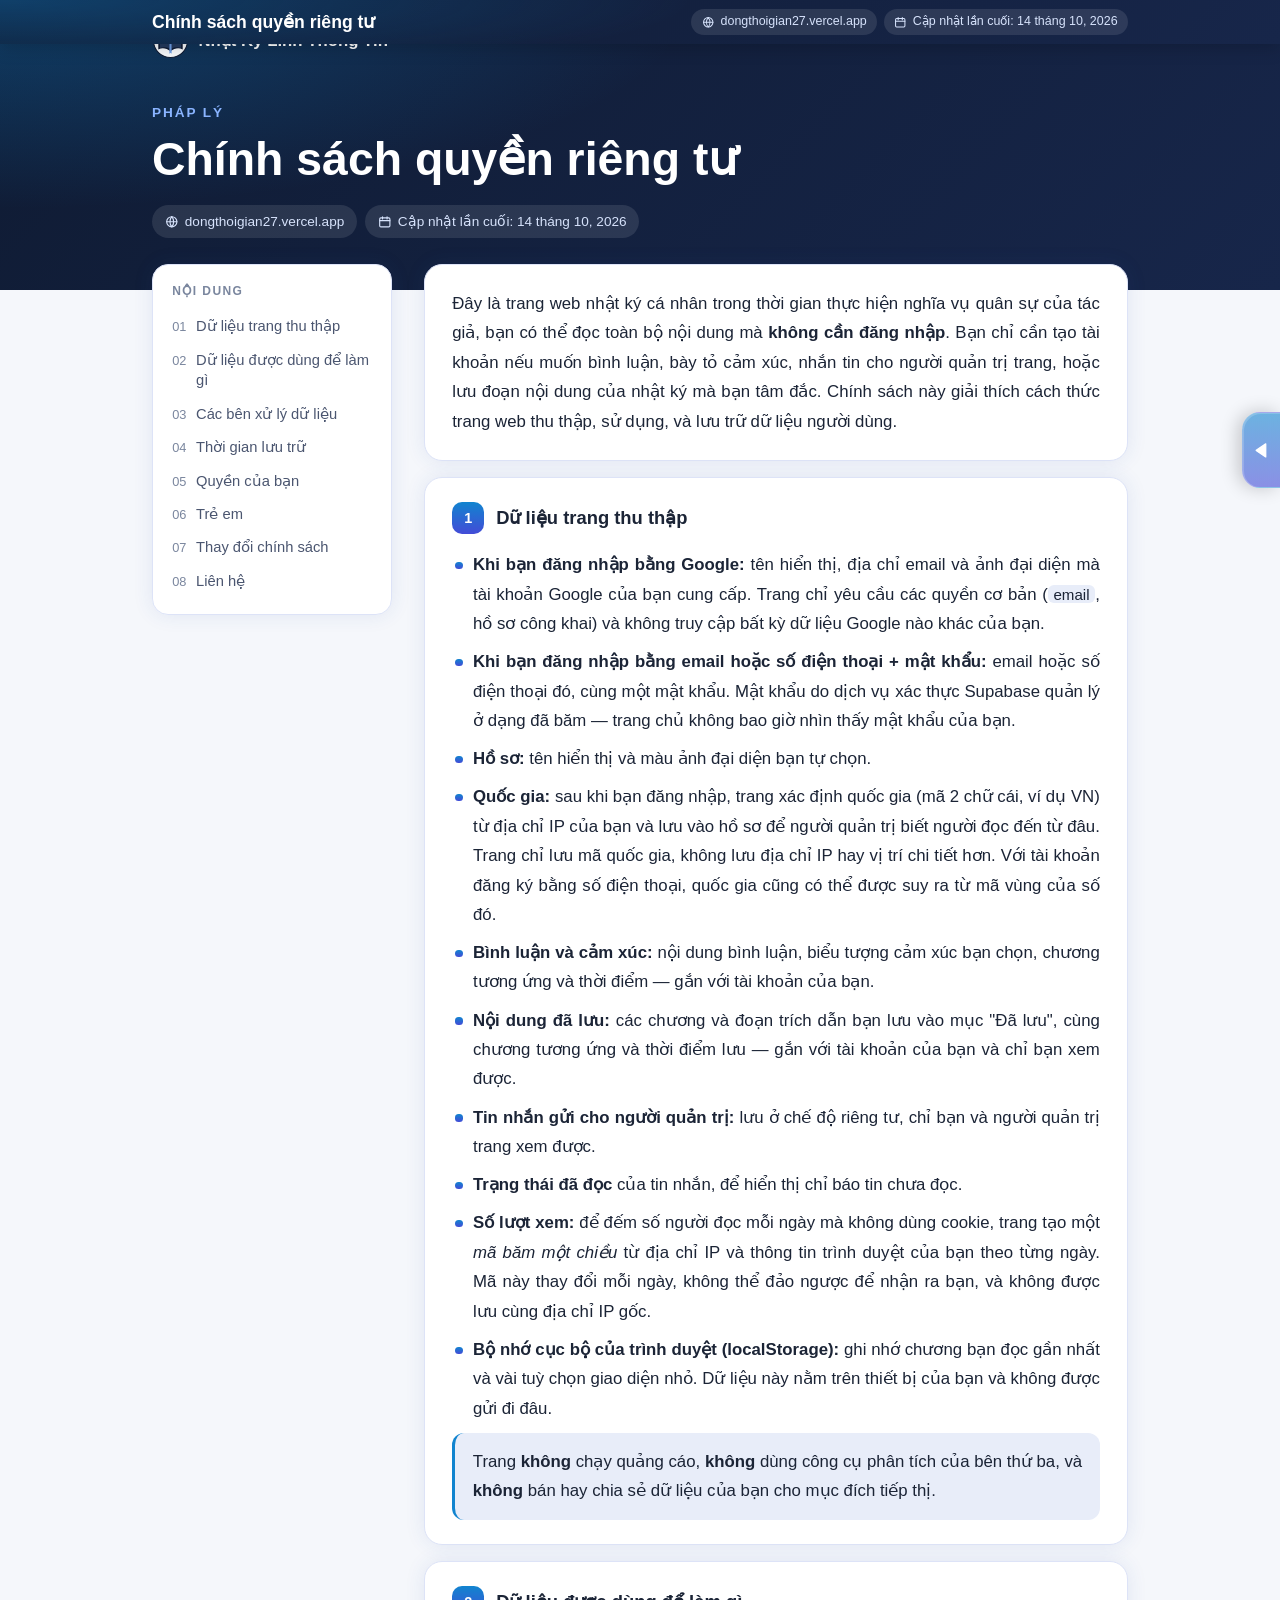
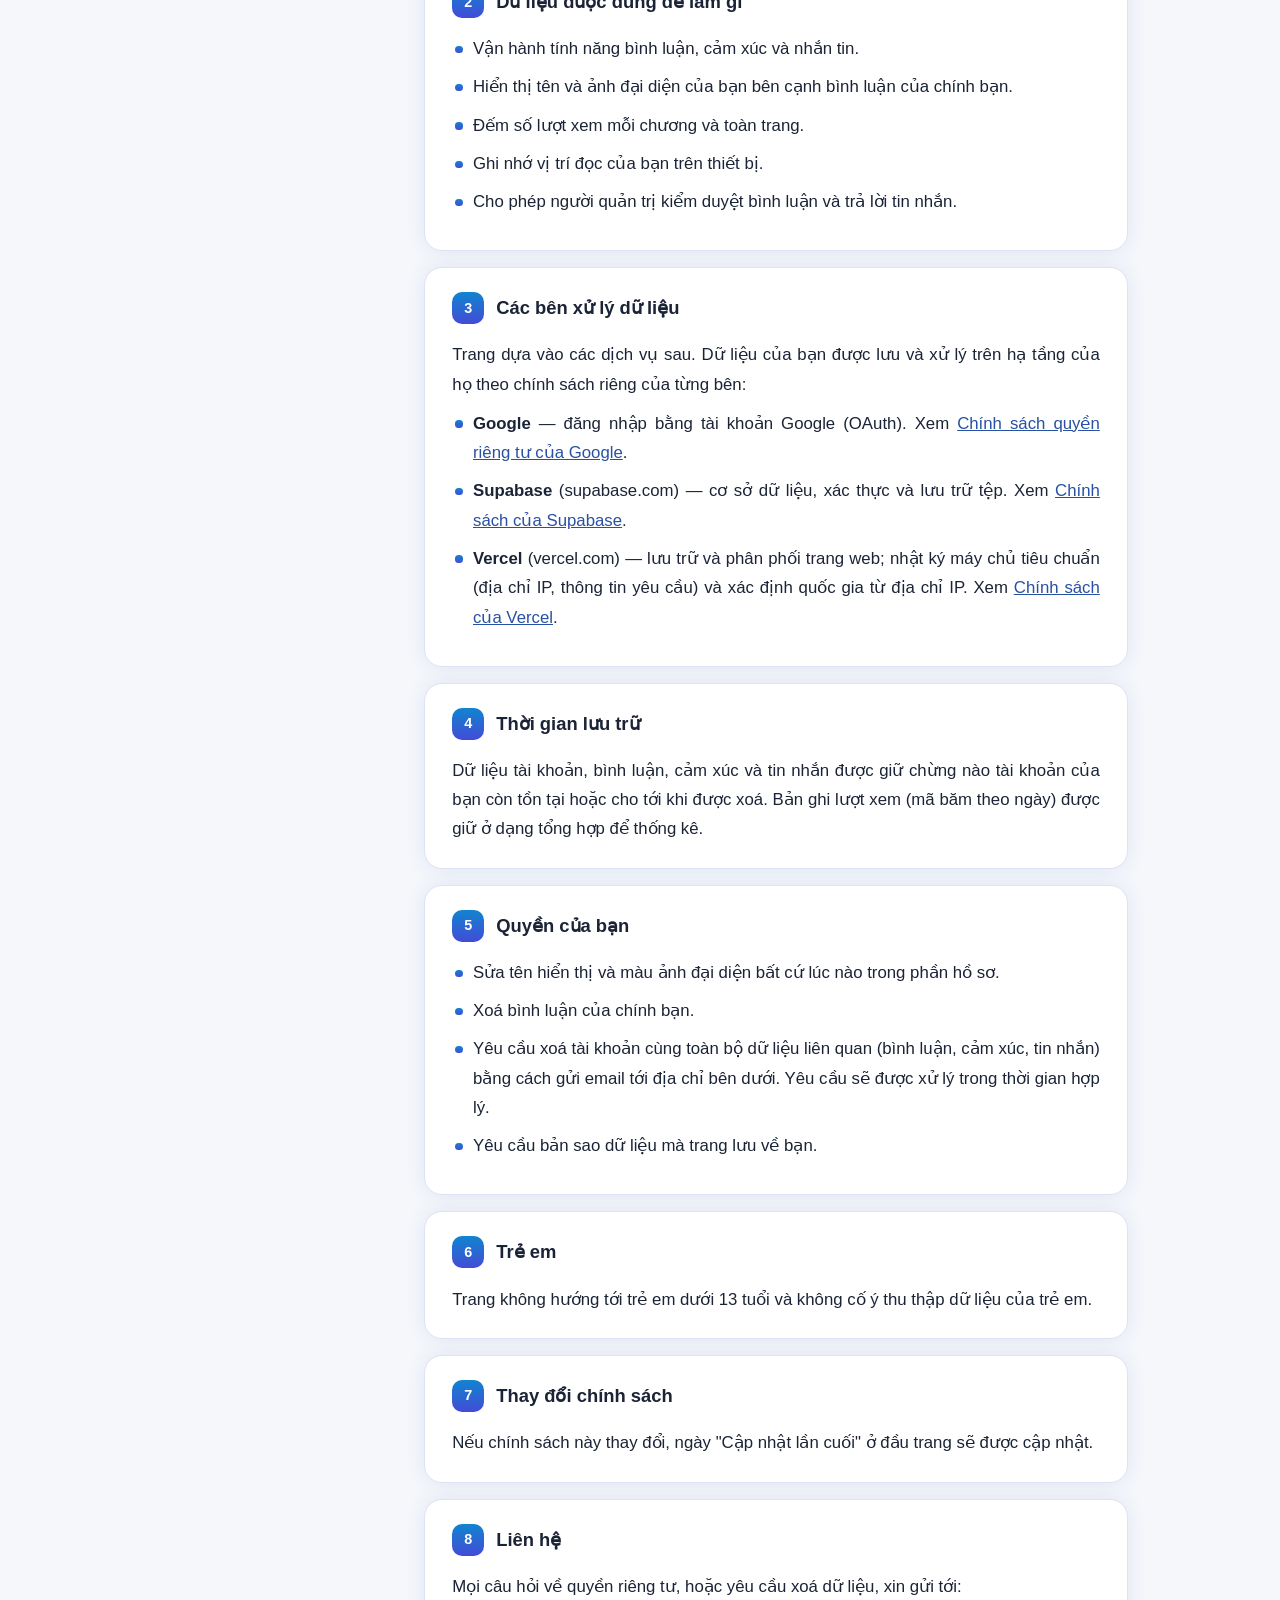
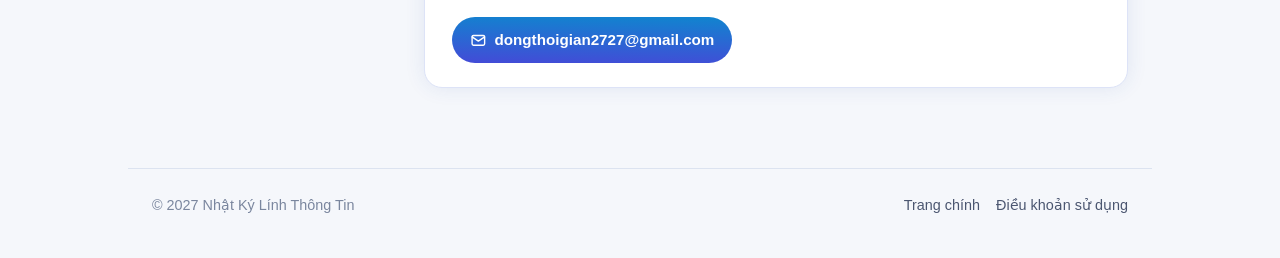
==== commit ba0bbcf1: "Legal pages: drop the stacked section titles; back to one sticky title on all screens This reverts c" ====
--- a/privacy.html
+++ b/privacy.html
@@ -220,82 +220,28 @@
     })();
   </script>
   <script>
-    // Stacked section titles + contents highlight. Every section whose title
-    // has scrolled up to its slot (just under the floating bar, below the
-    // titles already stacked) gets a row in .title-stack; the last one is
-    // the section being read and is highlighted in the contents box. Slots
-    // are fixed (bar height + i × row height), so rows never shift the
-    // thresholds. At the very bottom of the page every section counts.
+    // Contents box: highlight the section being read (legal.css .toc a.is-active).
+    // A section counts once its top passes just under the floating bar and its
+    // stuck heading; at the very bottom the last section wins.
     (function () {
-      var main = document.querySelector('main');
-      var sections = Array.prototype.slice.call(document.querySelectorAll('main .section[id]'));
-      if (!main || !sections.length) return;
-      var stack = document.createElement('nav');
-      stack.className = 'title-stack';
-      stack.setAttribute('aria-label', 'Các mục đã đọc');
-      stack.hidden = true;
-      document.body.appendChild(stack);
-      var items = sections.map(function (sec) {
-        var h2 = sec.querySelector('h2');
-        var row = document.createElement('a');
-        row.href = '#' + sec.id;
-        row.innerHTML = h2 ? h2.innerHTML : sec.id;
-        var link = document.querySelector('.toc a[href="#' + sec.id + '"]');
-        return { sec: sec, h2: h2 || sec, row: row, link: link };
-      });
-      function pinH() {
-        return parseFloat(getComputedStyle(document.documentElement).getPropertyValue('--pin-h')) || 0;
-      }
-      // Phones (legal.css) have no stack, just one sticky title: row height 0.
-      var big = window.matchMedia('(min-width: 861px)');
-      function rowH() {
-        if (!big.matches) return 0;
-        return parseFloat(getComputedStyle(stack).getPropertyValue('--stack-row')) *
-          parseFloat(getComputedStyle(document.documentElement).fontSize);
-      }
-      var shown = -1, queued = false;
+      var links = Array.prototype.slice.call(document.querySelectorAll('.toc a[href^="#"]'));
+      var items = links.map(function (a) {
+        return { a: a, el: document.getElementById(a.getAttribute('href').slice(1)) };
+      }).filter(function (it) { return it.el; });
+      if (!items.length) return;
+      var current = null, queued = false;
       function update() {
         queued = false;
-        var top = pinH(), rh = rowH(), n = -1;
-        items.forEach(function (it, i) {
-          if (it.h2.getBoundingClientRect().top <= top + i * rh + 1) n = i;
-        });
-        if (window.innerHeight + window.scrollY >= document.documentElement.scrollHeight - 2) {
-          n = items.length - 1;
-        }
-        var r = main.getBoundingClientRect();
-        stack.style.top = top + 'px';
-        stack.style.left = r.left + 'px';
-        stack.style.width = r.width + 'px';
-        if (n === shown) return;
-        stack.textContent = '';
-        for (var i = 0; i <= n; i++) stack.appendChild(items[i].row);
-        stack.hidden = n < 0;
-        items.forEach(function (it, i) {
-          if (!it.link) return;
-          it.link.classList.toggle('is-active', i === n);
-          if (i === n) it.link.setAttribute('aria-current', 'true');
-          else it.link.removeAttribute('aria-current');
-        });
-        shown = n;
+        var line = (parseFloat(getComputedStyle(document.documentElement).getPropertyValue('--pin-h')) || 0) + 64;
+        var active = null;
+        items.forEach(function (it) { if (it.el.getBoundingClientRect().top <= line) active = it; });
+        if (window.innerHeight + window.scrollY >= document.documentElement.scrollHeight - 2) active = items[items.length - 1];
+        if (active === current) return;
+        if (current) { current.a.classList.remove('is-active'); current.a.removeAttribute('aria-current'); }
+        if (active) { active.a.classList.add('is-active'); active.a.setAttribute('aria-current', 'true'); }
+        current = active;
       }
       function queue() { if (!queued) { queued = true; requestAnimationFrame(update); } }
-      // Jumping to a section (contents box or a stacked row) stops with its
-      // title exactly at its slot, so it joins the stack and its text starts
-      // right under it.
-      document.addEventListener('click', function (ev) {
-        var a = ev.target.closest && ev.target.closest('.toc a[href^="#"], .title-stack a');
-        if (!a) return;
-        var id = a.getAttribute('href').slice(1);
-        for (var i = 0; i < items.length; i++) {
-          if (items[i].sec.id !== id) continue;
-          ev.preventDefault();
-          var y = window.scrollY + items[i].h2.getBoundingClientRect().top - (pinH() + i * rowH());
-          window.scrollTo({ top: Math.max(0, Math.ceil(y)), behavior: 'smooth' });
-          history.replaceState(null, '', '#' + id);
-          return;
-        }
-      });
       window.addEventListener('scroll', queue, { passive: true });
       window.addEventListener('resize', queue);
       update();
--- a/legal.css
+++ b/legal.css
@@ -77,43 +77,6 @@
 .pinbar-title { margin: 0; font-size: 1.1rem; font-weight: 600; line-height: 1.3; }
 .pinbar .chips { margin: 0; gap: .4rem; }
 .pinbar .chip { padding: .15rem .65rem; font-size: .78rem; }
-/* Stacked section titles: a fixed panel under the .pinbar, over the main
-   column, that collects the title of every section scrolled into (built
-   and positioned by the script at the bottom of each page). Large screens
-   only; phones get one sticky title instead (below). Each row is
-   exactly --stack-row tall; the script's thresholds rely on that. */
-.title-stack {
-  --stack-row: 2.5rem;
-  position: fixed; z-index: 24;
-  background: var(--card);
-  border: 1px solid var(--note-border); border-top: none;
-  border-radius: 0 0 14px 14px;
-  box-shadow: 0 6px 16px rgba(41, 81, 163, .12);
-  overflow: hidden;
-}
-.title-stack[hidden] { display: none; }
-.title-stack a {
-  display: flex; align-items: center; gap: .6rem;
-  height: var(--stack-row); padding: 0 1.2rem;
-  color: var(--ink); text-decoration: none; font-weight: 600; font-size: .95rem;
-  white-space: nowrap; overflow: hidden; text-overflow: ellipsis;
-}
-.title-stack a + a { border-top: 1px solid var(--note-border); }
-.title-stack a:hover { background: var(--soft); }
-.title-stack .num { width: 1.6rem; height: 1.6rem; border-radius: 8px; font-size: .8rem; }
-/* the current (last) one stands out a little */
-.title-stack a:last-child { color: var(--accent); }
-/* Phones: no stack (it would cover too much); instead the current
-   section's title alone sticks just under the bar (--pin-h). Card-coloured
-   and full-width so the text underneath doesn't show through. */
-@media (max-width: 860px) {
-  .title-stack { display: none; }
-  .section h2 {
-    position: sticky; top: var(--pin-h, 0px); z-index: 2;
-    margin: -.4rem -1.15rem .3rem; padding: .4rem 1.15rem;
-    background: var(--card);
-  }
-}
 /* the sticky contents box moves down to clear the bar */
 .toc { transition: top .25s ease; }
 body.pinned .toc { top: 5rem; }
@@ -154,7 +117,13 @@
 .section { scroll-margin-top: 6rem; }   /* clear of the floating .pinbar */
 .section h2 {
   display: flex; align-items: center; gap: .75rem;
-  font-family: var(--font-ui); font-size: 1.15rem; margin: 0 0 .7rem; color: var(--ink);
+  font-family: var(--font-ui); font-size: 1.15rem; color: var(--ink);
+  /* sticks just under the floating .pinbar (--pin-h, set by the page
+     script) while its section scrolls by; card-coloured and full-width
+     so the text underneath doesn't show through */
+  position: sticky; top: var(--pin-h, 0px); z-index: 2;
+  margin: -.4rem -1.7rem .3rem; padding: .4rem 1.7rem;
+  background: var(--card);
 }
 .num {
   flex: 0 0 auto; width: 2rem; height: 2rem; border-radius: 10px;
@@ -201,6 +170,7 @@
   .toc { position: static; padding: .8rem .5rem; }
   .toc ol { display: grid; grid-template-columns: 1fr 1fr; }
   .intro, .section { padding: 1.2rem 1.15rem; border-radius: 16px; }
+  .section h2 { margin: -.4rem -1.15rem .3rem; padding: .4rem 1.15rem; }
   footer { padding: 1.25rem 1rem 2rem; }
   .pinbar-inner { padding: .5rem 1rem; }
   .pinbar-title { font-size: 1rem; }
